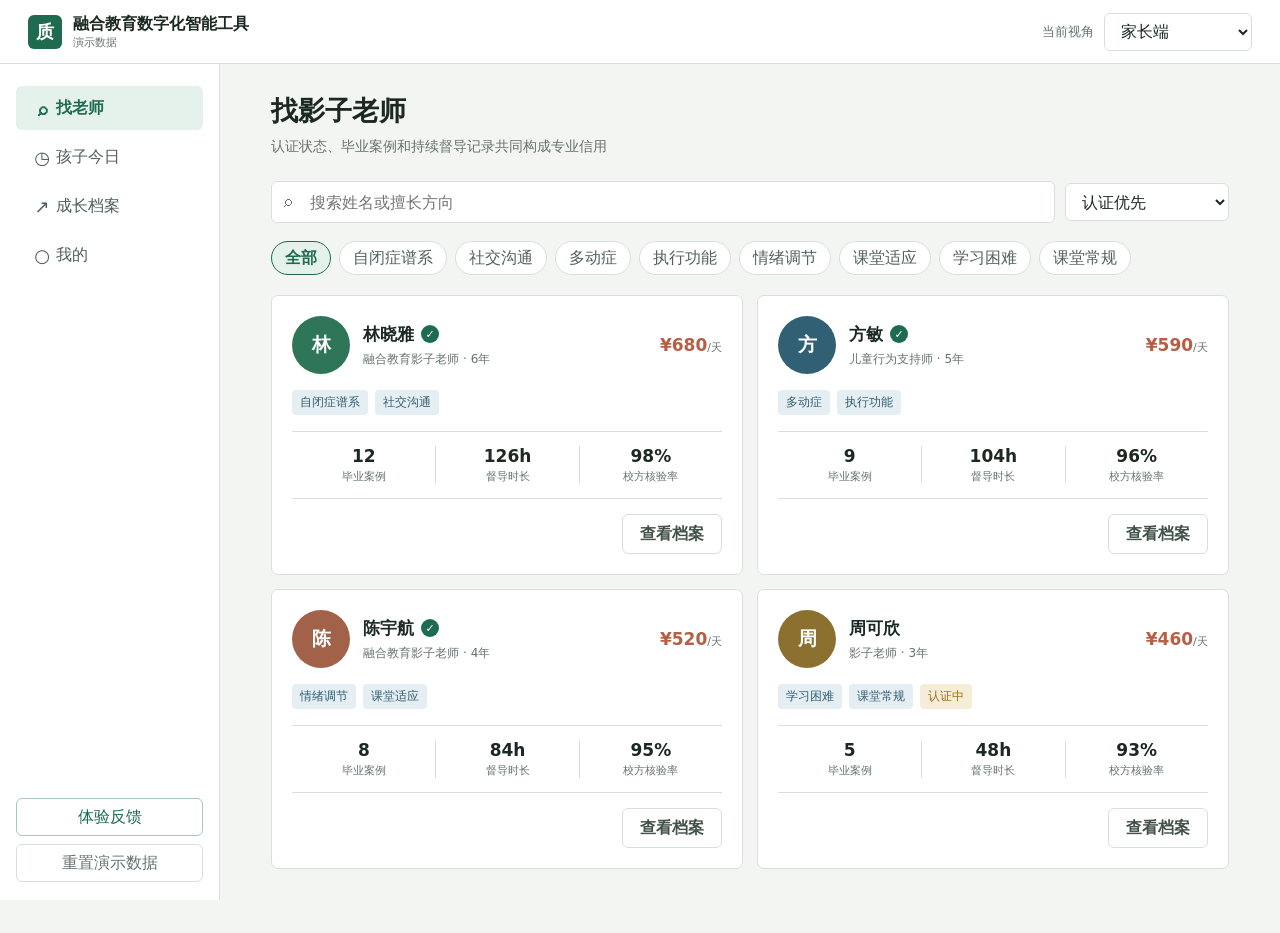
==== standalone.html @ 8c78a34c "同步影子老师演示最新版：老师端学期课表表格化/每日课程改名/按月干预计划/三类分色课后总结，新增AI督导架构规划文档与standalone单文件版" ====
<!doctype html>
<html lang="zh-CN">
  <head>
    <meta charset="UTF-8" />
    <meta name="viewport" content="width=device-width, initial-scale=1.0" />
    <meta name="theme-color" content="#1f6b4f" />
    <title>融合教育数字化智能工具</title>
    <link rel="icon" href="data:," />
    <style>:root {
  color-scheme: light;
  --ink: #1c2822;
  --muted: #66736c;
  --line: #d9dfda;
  --surface: #ffffff;
  --canvas: #f2f5f1;
  --green: #1f6b4f;
  --green-soft: #e5f1eb;
  --blue: #315f73;
  --blue-soft: #e5eef2;
  --coral: #b85e45;
  --coral-soft: #f7e9e4;
  --red: #b23b32;
  --red-soft: #f7e1df;
  --amber: #9b6c18;
  --amber-soft: #f6edd9;
  --shadow: 0 8px 24px rgba(24, 39, 31, 0.08);
  font-family: "Microsoft YaHei", "PingFang SC", system-ui, sans-serif;
}

* {
  box-sizing: border-box;
}

body {
  margin: 0;
  min-width: 320px;
  min-height: 100vh;
  color: var(--ink);
  background: var(--canvas);
}

button,
input,
select,
textarea {
  font: inherit;
  letter-spacing: 0;
}

button,
select {
  cursor: pointer;
}

button:focus-visible,
input:focus-visible,
select:focus-visible,
textarea:focus-visible {
  outline: 3px solid rgba(49, 95, 115, 0.28);
  outline-offset: 2px;
}

.shell {
  min-height: 100vh;
}

.topbar {
  position: sticky;
  top: 0;
  z-index: 20;
  display: flex;
  align-items: center;
  justify-content: space-between;
  gap: 16px;
  height: 64px;
  padding: 0 28px;
  border-bottom: 1px solid var(--line);
  background: rgba(255, 255, 255, 0.96);
}

.brand {
  display: flex;
  flex: 1 1 auto;
  align-items: center;
  gap: 11px;
  min-width: 0;
  overflow: hidden;
}

.brand-mark {
  display: grid;
  flex: 0 0 auto;
  width: 34px;
  height: 34px;
  place-items: center;
  border-radius: 6px;
  color: white;
  background: var(--green);
  font-size: 18px;
  font-weight: 800;
}

.brand strong {
  display: block;
  overflow: hidden;
  font-size: 16px;
  text-overflow: ellipsis;
  white-space: nowrap;
}

.brand small {
  display: block;
  color: var(--muted);
  font-size: 11px;
}

.role-control {
  display: flex;
  flex: 0 0 auto;
  align-items: center;
  gap: 10px;
  min-width: 0;
}

.role-control label {
  color: var(--muted);
  font-size: 13px;
}

.select,
.input,
.textarea {
  border: 1px solid var(--line);
  border-radius: 6px;
  color: var(--ink);
  background: var(--surface);
}

.select {
  height: 38px;
  padding: 0 34px 0 12px;
}

.input {
  width: 100%;
  height: 42px;
  padding: 0 12px;
}

.textarea {
  width: 100%;
  min-height: 96px;
  padding: 11px 12px;
  resize: vertical;
}

.layout {
  display: grid;
  grid-template-columns: 220px minmax(0, 1fr);
  min-height: calc(100vh - 64px);
}

.sidebar {
  position: sticky;
  top: 64px;
  align-self: start;
  height: calc(100vh - 64px);
  padding: 22px 16px;
  border-right: 1px solid var(--line);
  background: var(--surface);
}

.nav-list {
  display: grid;
  gap: 5px;
}

.nav-item {
  display: flex;
  align-items: center;
  width: 100%;
  min-height: 44px;
  padding: 0 12px;
  border: 0;
  border-radius: 6px;
  color: #4f5e56;
  background: transparent;
  text-align: left;
}

.nav-item:hover {
  background: #f2f5f1;
}

.nav-item.active {
  color: var(--green);
  background: var(--green-soft);
  font-weight: 700;
}

.nav-icon {
  display: inline-grid;
  width: 28px;
  font-size: 18px;
  place-items: center;
}

.sidebar-footer {
  position: absolute;
  right: 16px;
  bottom: 18px;
  left: 16px;
  display: grid;
  gap: 8px;
}

.reset-button,
.feedback-button {
  width: 100%;
  min-height: 38px;
  border: 1px solid var(--line);
  border-radius: 6px;
  color: var(--muted);
  background: var(--surface);
}

.feedback-button {
  border-color: #a8c8b8;
  color: var(--green);
}

.main {
  min-width: 0;
  padding: 30px clamp(20px, 4vw, 56px) 64px;
}

.content {
  width: min(1120px, 100%);
  margin: 0 auto;
}

.page-header {
  display: flex;
  align-items: flex-end;
  justify-content: space-between;
  gap: 18px;
  margin-bottom: 24px;
}

.page-header h1 {
  margin: 0 0 7px;
  font-size: 27px;
  line-height: 1.25;
}

.page-header p {
  margin: 0;
  color: var(--muted);
  font-size: 14px;
  line-height: 1.6;
}

.toolbar {
  display: flex;
  align-items: center;
  gap: 10px;
  margin-bottom: 18px;
}

.search {
  position: relative;
  flex: 1 1 300px;
}

.search .input {
  padding-left: 38px;
}

.search-icon {
  position: absolute;
  top: 10px;
  left: 13px;
  color: var(--muted);
}

.filter-row {
  display: flex;
  gap: 8px;
  margin: 0 0 20px;
  overflow-x: auto;
  scrollbar-width: none;
}

.chip {
  flex: 0 0 auto;
  min-height: 34px;
  padding: 0 13px;
  border: 1px solid var(--line);
  border-radius: 999px;
  color: #526159;
  background: var(--surface);
}

.chip.active {
  border-color: var(--green);
  color: var(--green);
  background: var(--green-soft);
  font-weight: 700;
}

.teacher-grid {
  display: grid;
  grid-template-columns: repeat(2, minmax(0, 1fr));
  gap: 14px;
}

.teacher-card,
.list-card,
.timeline-item,
.case-card,
.metric,
.action-card {
  border: 1px solid var(--line);
  border-radius: 7px;
  background: var(--surface);
}

.teacher-card {
  position: relative;
  padding: 20px;
  transition: transform 160ms ease, box-shadow 160ms ease;
}

.teacher-card:hover {
  box-shadow: var(--shadow);
  transform: translateY(-2px);
}

.teacher-card-top {
  display: grid;
  grid-template-columns: 58px minmax(0, 1fr) auto;
  gap: 13px;
  align-items: center;
}

.avatar {
  display: grid;
  width: 58px;
  height: 58px;
  place-items: center;
  border-radius: 50%;
  color: white;
  background: var(--avatar, var(--green));
  font-size: 19px;
  font-weight: 800;
}

.teacher-name {
  display: flex;
  align-items: center;
  gap: 7px;
  min-width: 0;
}

.teacher-name h2,
.teacher-name h3 {
  margin: 0;
  overflow: hidden;
  font-size: 17px;
  text-overflow: ellipsis;
  white-space: nowrap;
}

.verified {
  display: inline-flex;
  align-items: center;
  justify-content: center;
  width: 18px;
  height: 18px;
  border-radius: 50%;
  color: white;
  background: var(--green);
  font-size: 11px;
  font-weight: 800;
}

.teacher-subtitle {
  margin-top: 5px;
  color: var(--muted);
  font-size: 12px;
}

.price {
  color: var(--coral);
  font-size: 17px;
  font-weight: 800;
  white-space: nowrap;
}

.price small {
  color: var(--muted);
  font-size: 11px;
  font-weight: 400;
}

.tags {
  display: flex;
  flex-wrap: wrap;
  gap: 7px;
  margin: 16px 0;
}

.tag,
.status {
  display: inline-flex;
  align-items: center;
  min-height: 25px;
  padding: 2px 8px;
  border-radius: 4px;
  font-size: 12px;
  line-height: 1.4;
}

.tag {
  color: var(--blue);
  background: var(--blue-soft);
}

.status.green {
  color: var(--green);
  background: var(--green-soft);
}

.status.amber {
  color: var(--amber);
  background: var(--amber-soft);
}

.status.coral {
  color: var(--coral);
  background: var(--coral-soft);
}

.status.blue {
  color: var(--blue);
  background: var(--blue-soft);
}

.card-stats {
  display: grid;
  grid-template-columns: repeat(3, 1fr);
  padding: 14px 0;
  border-top: 1px solid var(--line);
  border-bottom: 1px solid var(--line);
}

.card-stat {
  padding: 0 10px;
  text-align: center;
}

.card-stat + .card-stat {
  border-left: 1px solid var(--line);
}

.card-stat strong {
  display: block;
  font-size: 17px;
}

.card-stat span {
  display: block;
  margin-top: 3px;
  color: var(--muted);
  font-size: 11px;
}

.card-actions {
  display: flex;
  justify-content: flex-end;
  margin-top: 15px;
}

.button {
  display: inline-flex;
  align-items: center;
  justify-content: center;
  min-height: 40px;
  padding: 0 17px;
  border: 1px solid transparent;
  border-radius: 6px;
  font-weight: 700;
}

.button.primary {
  color: white;
  background: var(--green);
}

.button.primary:hover {
  background: #18563f;
}

.button.secondary {
  border-color: var(--green);
  color: var(--green);
  background: white;
}

.button.ghost {
  border-color: var(--line);
  color: #425149;
  background: white;
}

.button.danger {
  border-color: #d8a99b;
  color: var(--coral);
  background: white;
}

.button:disabled {
  cursor: default;
  opacity: 0.55;
}

.back-button {
  display: inline-flex;
  align-items: center;
  gap: 7px;
  margin-bottom: 18px;
  padding: 0;
  border: 0;
  color: var(--muted);
  background: transparent;
}

.profile-head {
  display: grid;
  grid-template-columns: 84px minmax(0, 1fr) auto;
  gap: 20px;
  align-items: center;
  padding-bottom: 25px;
  border-bottom: 1px solid var(--line);
}

.profile-head .avatar {
  width: 84px;
  height: 84px;
  font-size: 25px;
}

.profile-head h1 {
  margin: 0;
  font-size: 26px;
}

.profile-copy {
  margin: 10px 0 0;
  max-width: 720px;
  color: var(--muted);
  font-size: 14px;
  line-height: 1.75;
}

.section {
  padding: 26px 0;
  border-bottom: 1px solid var(--line);
}

.section:last-child {
  border-bottom: 0;
}

.section-title {
  display: flex;
  align-items: center;
  justify-content: space-between;
  gap: 12px;
  margin-bottom: 16px;
}

.section-title h2 {
  margin: 0;
  font-size: 18px;
}

.section-title span {
  color: var(--muted);
  font-size: 13px;
}

.metrics {
  display: grid;
  grid-template-columns: repeat(4, 1fr);
  gap: 12px;
}

.metric {
  padding: 17px;
}

.metric strong {
  display: block;
  margin-bottom: 5px;
  font-size: 23px;
}

.metric span {
  color: var(--muted);
  font-size: 12px;
}

.case-grid {
  display: grid;
  grid-template-columns: repeat(3, 1fr);
  gap: 12px;
}

.case-card {
  padding: 17px;
}

.case-card h3 {
  margin: 0 0 9px;
  font-size: 15px;
}

.case-card p {
  margin: 10px 0 0;
  color: var(--muted);
  font-size: 13px;
  line-height: 1.6;
}

.notice {
  padding: 14px 16px;
  border-left: 4px solid var(--blue);
  border-radius: 4px;
  color: #3e535c;
  background: var(--blue-soft);
  font-size: 13px;
  line-height: 1.6;
}

.summary-grid {
  display: grid;
  grid-template-columns: repeat(4, 1fr);
  gap: 12px;
  margin-bottom: 22px;
}

.summary {
  padding: 17px 18px;
  border-left: 4px solid var(--accent, var(--green));
  border-radius: 4px;
  background: var(--surface);
}

.summary span {
  display: block;
  color: var(--muted);
  font-size: 12px;
}

.summary strong {
  display: block;
  margin-top: 8px;
  font-size: 24px;
}

.list {
  display: grid;
  gap: 10px;
}

.list-card {
  display: grid;
  grid-template-columns: minmax(0, 1fr) auto;
  gap: 18px;
  align-items: center;
  min-height: 84px;
  padding: 16px 18px;
}

.list-card h3 {
  margin: 0 0 6px;
  font-size: 15px;
}

.list-card p {
  margin: 0;
  color: var(--muted);
  font-size: 13px;
  line-height: 1.55;
  overflow-wrap: anywhere;
}

.list-card-meta {
  display: flex;
  align-items: center;
  gap: 8px;
  margin-bottom: 6px;
  color: var(--muted);
  font-size: 12px;
}

.list-actions {
  display: flex;
  flex-wrap: wrap;
  gap: 8px;
  justify-content: flex-end;
  align-items: center;
}

.rename-note {
  color: var(--muted);
  font-size: 12px;
}

.summary-detail {
  display: grid;
  gap: 10px;
}

.summary-item {
  padding: 12px 14px;
  border-radius: 6px;
}

.summary-item.progress {
  border-left: 4px solid var(--green);
  background: var(--green-soft);
}

.summary-item.serious {
  border-left: 4px solid var(--red);
  background: var(--red-soft);
}

.summary-cat {
  color: #36443c;
  font-size: 13px;
  font-weight: 800;
}

.summary-text {
  margin: 5px 0 0;
  color: #46554d;
  font-size: 13px;
  line-height: 1.65;
}

.summary-lines {
  display: grid;
  gap: 6px;
  margin-top: 8px;
}

.summary-line {
  display: flex;
  gap: 8px;
  align-items: flex-start;
  color: #46554d;
  font-size: 13px;
  line-height: 1.55;
}

.summary-line .dot {
  flex: 0 0 auto;
  width: 8px;
  height: 8px;
  margin-top: 6px;
  border-radius: 50%;
}

.summary-line.progress .dot {
  background: var(--green);
}

.summary-line.serious .dot {
  background: var(--red);
}

.summary-line .cat {
  flex: 0 0 auto;
  color: #36443c;
  font-weight: 800;
  white-space: nowrap;
}

.summary-empty {
  color: var(--muted);
  font-size: 13px;
}

.review-subject {
  margin-bottom: 14px;
  color: var(--blue);
  font-weight: 800;
}

.summary-field {
  padding: 12px;
  border: 1px solid var(--line);
  border-radius: 6px;
  background: #fafbfa;
}

.summary-field-head {
  display: flex;
  flex-wrap: wrap;
  gap: 10px;
  align-items: center;
  justify-content: space-between;
  margin-bottom: 9px;
}

.timetable-wrap {
  overflow-x: auto;
  border: 1px solid var(--line);
  border-radius: 7px;
  background: var(--surface);
}

.timetable {
  width: 100%;
  min-width: 660px;
  border-collapse: collapse;
}

.timetable th,
.timetable td {
  padding: 11px 9px;
  border: 1px solid var(--line);
  text-align: center;
  font-size: 13px;
}

.timetable th {
  color: #425149;
  background: #f3f6f3;
  font-weight: 800;
}

.timetable td.time {
  color: var(--muted);
  font-size: 12px;
  white-space: nowrap;
}

.timetable td.subject {
  color: var(--ink);
}

.table-foot {
  margin: 14px 2px 0;
  color: var(--muted);
  font-size: 12px;
}

.plan-list {
  display: grid;
  gap: 12px;
}

.plan-card {
  display: grid;
  grid-template-columns: minmax(0, 1fr) auto;
  gap: 16px;
  align-items: center;
  padding: 18px;
  border: 1px solid var(--line);
  border-radius: 7px;
  background: var(--surface);
}

.plan-meta {
  display: flex;
  flex-wrap: wrap;
  gap: 8px;
  align-items: center;
}

.plan-months {
  color: var(--blue);
  font-size: 15px;
  font-weight: 800;
}

.plan-focus {
  margin: 9px 0 6px;
  font-size: 16px;
  font-weight: 800;
}

.plan-card p {
  margin: 0;
  color: var(--muted);
  font-size: 13px;
  line-height: 1.65;
}

.timeline {
  position: relative;
  display: grid;
  gap: 14px;
  padding-left: 32px;
}

.timeline::before {
  position: absolute;
  top: 10px;
  bottom: 10px;
  left: 10px;
  width: 2px;
  content: "";
  background: var(--line);
}

.timeline-item {
  position: relative;
  padding: 18px;
}

.timeline-item::before {
  position: absolute;
  top: 23px;
  left: -28px;
  width: 12px;
  height: 12px;
  border: 3px solid var(--canvas);
  border-radius: 50%;
  content: "";
  background: var(--green);
}

.timeline-head {
  display: flex;
  align-items: center;
  justify-content: space-between;
  gap: 12px;
}

.timeline-time {
  color: var(--blue);
  font-size: 13px;
  font-weight: 800;
}

.timeline-item h3 {
  margin: 9px 0 8px;
  font-size: 16px;
}

.timeline-item p {
  margin: 0;
  color: #4e5d55;
  font-size: 14px;
  line-height: 1.7;
}

.evidence {
  display: grid;
  grid-template-columns: 180px minmax(0, 1fr);
  gap: 14px;
  margin-top: 14px;
  padding-top: 14px;
  border-top: 1px solid var(--line);
}

.evidence img {
  width: 180px;
  aspect-ratio: 12 / 7;
  border-radius: 5px;
  object-fit: cover;
  background: #e7ece8;
}

.comment {
  padding: 12px 14px;
  border-radius: 5px;
  color: #3e535c;
  background: var(--blue-soft);
  font-size: 13px;
  line-height: 1.6;
}

.chart {
  display: grid;
  gap: 15px;
}

.bar-row {
  display: grid;
  grid-template-columns: 90px minmax(100px, 1fr) 45px;
  gap: 12px;
  align-items: center;
  font-size: 13px;
}

.bar-track {
  height: 9px;
  overflow: hidden;
  border-radius: 5px;
  background: #e4e8e4;
}

.bar-fill {
  height: 100%;
  border-radius: 5px;
  background: var(--green);
}

.assessment-grid {
  display: grid;
  grid-template-columns: 1fr 1fr;
  gap: 24px;
}

.assessment-copy h3 {
  margin: 0 0 10px;
  font-size: 16px;
}

.assessment-copy p {
  margin: 0;
  color: var(--muted);
  font-size: 14px;
  line-height: 1.75;
}

.steps {
  display: grid;
  grid-template-columns: repeat(4, 1fr);
  gap: 8px;
  margin: 18px 0;
}

.step {
  position: relative;
  min-height: 84px;
  padding: 13px 12px;
  border: 1px solid var(--line);
  border-radius: 6px;
  background: var(--surface);
}

.step-number {
  display: grid;
  width: 24px;
  height: 24px;
  margin-bottom: 9px;
  place-items: center;
  border-radius: 50%;
  color: var(--muted);
  background: #edf0ed;
  font-size: 12px;
  font-weight: 800;
}

.step.done {
  border-color: #b7d2c4;
  background: #f5faf7;
}

.step.done .step-number,
.step.current .step-number {
  color: white;
  background: var(--green);
}

.step.current {
  border-color: var(--green);
}

.step strong {
  display: block;
  font-size: 13px;
}

.step small {
  display: block;
  margin-top: 4px;
  color: var(--muted);
  font-size: 11px;
}

.empty {
  padding: 50px 20px;
  border: 1px dashed #cbd3cc;
  border-radius: 7px;
  color: var(--muted);
  background: rgba(255, 255, 255, 0.45);
  text-align: center;
}

.empty-mark {
  display: grid;
  width: 48px;
  height: 48px;
  margin: 0 auto 13px;
  place-items: center;
  border-radius: 50%;
  color: var(--green);
  background: var(--green-soft);
  font-size: 24px;
}

.modal-backdrop {
  position: fixed;
  z-index: 50;
  inset: 0;
  display: grid;
  padding: 20px;
  place-items: center;
  background: rgba(19, 29, 24, 0.48);
}

.modal {
  width: min(560px, 100%);
  max-height: min(760px, calc(100vh - 40px));
  overflow-y: auto;
  border-radius: 7px;
  background: white;
  box-shadow: 0 24px 70px rgba(18, 29, 23, 0.24);
}

.modal-head {
  position: sticky;
  top: 0;
  z-index: 1;
  display: flex;
  align-items: center;
  justify-content: space-between;
  gap: 16px;
  padding: 18px 20px;
  border-bottom: 1px solid var(--line);
  background: white;
}

.modal-head h2 {
  margin: 0;
  font-size: 18px;
}

.icon-button {
  display: grid;
  width: 36px;
  height: 36px;
  padding: 0;
  place-items: center;
  border: 1px solid var(--line);
  border-radius: 6px;
  color: var(--muted);
  background: white;
  font-size: 20px;
}

.modal-body {
  padding: 20px;
}

.modal-actions {
  display: flex;
  justify-content: flex-end;
  gap: 10px;
  padding: 16px 20px;
  border-top: 1px solid var(--line);
}

.form-grid {
  display: grid;
  grid-template-columns: 1fr 1fr;
  gap: 15px;
}

.field {
  display: grid;
  gap: 7px;
}

.field.full {
  grid-column: 1 / -1;
}

.field label,
.fieldset legend {
  color: #425149;
  font-size: 13px;
  font-weight: 700;
}

.fieldset {
  display: grid;
  gap: 9px;
  margin: 0;
  padding: 0;
  border: 0;
}

.radio-row {
  display: flex;
  flex-wrap: wrap;
  gap: 10px;
}

.radio {
  display: flex;
  align-items: center;
  gap: 7px;
  min-height: 38px;
  padding: 0 12px;
  border: 1px solid var(--line);
  border-radius: 6px;
  background: white;
}

.upload-mock {
  display: grid;
  min-height: 92px;
  padding: 14px;
  place-items: center;
  border: 1px dashed #bfc9c1;
  border-radius: 6px;
  color: var(--muted);
  background: #fafbfa;
  text-align: center;
  font-size: 12px;
}

.toast {
  position: fixed;
  z-index: 80;
  right: 24px;
  bottom: 24px;
  max-width: min(360px, calc(100vw - 48px));
  padding: 13px 16px;
  border-radius: 6px;
  color: white;
  background: #253b31;
  box-shadow: var(--shadow);
  font-size: 13px;
  line-height: 1.5;
}

.mobile-nav {
  display: none;
}

.feedback-fab {
  display: none;
}

@media (max-width: 900px) {
  .layout {
    grid-template-columns: 180px minmax(0, 1fr);
  }

  .teacher-grid,
  .assessment-grid {
    grid-template-columns: 1fr;
  }

  .metrics,
  .summary-grid {
    grid-template-columns: repeat(2, 1fr);
  }

  .case-grid {
    grid-template-columns: 1fr 1fr;
  }
}

@media (max-width: 680px) {
  .topbar {
    height: 58px;
    padding: 0 14px;
  }

  .brand-mark {
    width: 32px;
    height: 32px;
  }

  .brand strong {
    max-width: 100%;
    font-size: 14px;
  }

  .brand {
    max-width: calc(100% - 130px);
  }

  .brand small,
  .role-control label {
    display: none;
  }

  .select {
    width: 116px;
    max-width: 116px;
    height: 36px;
    padding-left: 9px;
    font-size: 13px;
  }

  .layout {
    display: block;
    min-height: calc(100vh - 58px);
  }

  .sidebar {
    display: none;
  }

  .main {
    padding: 22px 14px 92px;
  }

  .page-header {
    display: block;
    margin-bottom: 18px;
  }

  .page-header h1 {
    font-size: 23px;
  }

  .page-header .button {
    width: 100%;
    margin-top: 14px;
  }

  .toolbar {
    align-items: stretch;
    flex-direction: column;
  }

  .search {
    flex-basis: auto;
  }

  .teacher-grid,
  .case-grid,
  .form-grid {
    grid-template-columns: 1fr;
  }

  .teacher-card {
    padding: 16px;
  }

  .teacher-card-top {
    grid-template-columns: 50px minmax(0, 1fr) auto;
  }

  .avatar {
    width: 50px;
    height: 50px;
  }

  .price {
    font-size: 15px;
  }

  .profile-head {
    grid-template-columns: 68px minmax(0, 1fr);
    gap: 14px;
  }

  .profile-head .avatar {
    width: 68px;
    height: 68px;
  }

  .profile-head .button {
    grid-column: 1 / -1;
    width: 100%;
  }

  .metrics,
  .summary-grid {
    grid-template-columns: 1fr 1fr;
    gap: 8px;
  }

  .metric,
  .summary {
    padding: 14px;
  }

  .list-card {
    display: block;
    padding: 15px;
  }

  .list-card .button {
    width: 100%;
    margin-top: 13px;
  }

  .list-actions {
    margin-top: 13px;
  }

  .list-actions .button {
    margin-top: 0;
  }

  .plan-card {
    display: block;
  }

  .evidence {
    grid-template-columns: 1fr;
  }

  .evidence img {
    width: 100%;
  }

  .bar-row {
    grid-template-columns: 74px minmax(80px, 1fr) 38px;
    gap: 8px;
  }

  .steps {
    grid-template-columns: 1fr 1fr;
  }

  .modal-backdrop {
    align-items: end;
    padding: 0;
  }

  .modal {
    width: 100%;
    max-height: calc(100vh - 34px);
    border-radius: 7px 7px 0 0;
  }

  .modal-actions .button {
    flex: 1;
  }

  .mobile-nav {
    position: fixed;
    z-index: 25;
    right: 0;
    bottom: 0;
    left: 0;
    display: grid;
    grid-template-columns: repeat(var(--nav-count), 1fr);
    min-height: 66px;
    padding: 5px 4px max(5px, env(safe-area-inset-bottom));
    border-top: 1px solid var(--line);
    background: rgba(255, 255, 255, 0.98);
  }

  .mobile-nav .nav-list {
    display: contents;
  }

  .mobile-nav .nav-item {
    display: grid;
    min-width: 0;
    min-height: 54px;
    padding: 4px 2px;
    place-items: center;
    font-size: 11px;
    text-align: center;
  }

  .mobile-nav .nav-icon {
    width: auto;
    font-size: 19px;
  }

  .feedback-fab {
    position: fixed;
    z-index: 26;
    right: 14px;
    bottom: 78px;
    display: grid;
    width: 44px;
    height: 44px;
    padding: 0;
    place-items: center;
    border: 1px solid #a8c8b8;
    border-radius: 50%;
    color: var(--green);
    background: white;
    box-shadow: var(--shadow);
    font-size: 20px;
  }

  .toast {
    right: 14px;
    bottom: 132px;
    left: 14px;
    max-width: none;
  }
}

@media (max-width: 390px) {
  .brand strong {
    font-size: 13px;
  }

  .card-stat {
    padding: 0 5px;
  }

  .steps {
    grid-template-columns: 1fr;
  }
}

@media (prefers-reduced-motion: reduce) {
  *,
  *::before,
  *::after {
    scroll-behavior: auto !important;
    transition: none !important;
  }
}
</style>
  </head>
  <body>
    <div id="app"></div>
    <script>const STORAGE_KEY = "shadowTeacherQualityDemoV2";
const EXPERIENCE_FEEDBACK_KEY = "shadowTeacherExperienceFeedbackV1";

const DEFAULT_STATE = {
  teachers: [
    {
      id: "lin-xiaoya",
      name: "林晓雅",
      initials: "林",
      color: "#2f7659",
      certified: true,
      title: "融合教育影子老师 · 6年",
      tags: ["自闭症谱系", "社交沟通"],
      price: 680,
      graduationCount: 12,
      supervisionHours: 126,
      verifyRate: 98,
      description: "关注课堂参与、同伴互动和支持逐步撤离。服务计划会与家庭、学校和督导共同复盘。",
      cases: [
        { type: "自闭症谱系", duration: "14个月", result: "完全独立", note: "已连续两个学期独立完成课堂与课间活动。" },
        { type: "社交沟通困难", duration: "9个月", result: "降级过渡", note: "由全日陪伴过渡为每周两次重点课程支持。" },
        { type: "注意力困难", duration: "11个月", result: "阶段性毕业", note: "低年级课堂目标达成，升学后重新评估支持需求。" }
      ]
    },
    {
      id: "fang-min",
      name: "方敏",
      initials: "方",
      color: "#315f73",
      certified: true,
      title: "儿童行为支持师 · 5年",
      tags: ["多动症", "执行功能"],
      price: 590,
      graduationCount: 9,
      supervisionHours: 104,
      verifyRate: 96,
      description: "擅长任务拆分、课堂规则建立与执行功能支持，强调可量化目标和跨场景迁移。",
      cases: [
        { type: "多动症", duration: "10个月", result: "完全独立", note: "可独立使用任务清单并完成课堂转换。" },
        { type: "执行功能困难", duration: "8个月", result: "降级过渡", note: "撤除主要视觉提示，仅保留周计划复盘。" }
      ]
    },
    {
      id: "chen-yuhang",
      name: "陈宇航",
      initials: "陈",
      color: "#a26149",
      certified: true,
      title: "融合教育影子老师 · 4年",
      tags: ["情绪调节", "课堂适应"],
      price: 520,
      graduationCount: 8,
      supervisionHours: 84,
      verifyRate: 95,
      description: "以情绪识别、课堂转换和主动求助为重点，重视与班主任共同制定支持策略。",
      cases: [
        { type: "情绪行为困难", duration: "12个月", result: "降级过渡", note: "高压力课程保留支持，其余课程已独立。" },
        { type: "课堂适应困难", duration: "7个月", result: "阶段性毕业", note: "本学期适应目标达成，下一阶段继续观察。" }
      ]
    },
    {
      id: "zhou-kexin",
      name: "周可欣",
      initials: "周",
      color: "#8b702f",
      certified: false,
      title: "影子老师 · 3年",
      tags: ["学习困难", "课堂常规"],
      price: 460,
      graduationCount: 5,
      supervisionHours: 48,
      verifyRate: 93,
      description: "侧重低年级课堂常规和学习任务支持，当前正在完成平台进阶认证。",
      cases: [
        { type: "学习困难", duration: "15个月", result: "阶段性毕业", note: "识字与作业组织目标达成。" }
      ]
    }
  ],
  child: {
    alias: "小宇",
    grade: "小学三年级",
    teacherId: "lin-xiaoya",
    monthlyProgress: [
      { label: "课堂参与", value: 82, delta: "+9" },
      { label: "独立完成", value: 74, delta: "+12" },
      { label: "同伴互动", value: 68, delta: "+6" },
      { label: "情绪调节", value: 79, delta: "+4" }
    ]
  },
  timetable: {
    term: "2026-2027学年第一学期",
    updatedAt: "2026-09-01",
    days: ["周一", "周二", "周三", "周四", "周五"],
    rows: [
      { time: "08:10-08:50", subjects: ["晨间准备", "晨间准备", "晨间准备", "晨间准备", "晨间准备"] },
      { time: "09:00-09:40", subjects: ["语文", "数学", "语文", "数学", "语文"] },
      { time: "10:20-11:00", subjects: ["数学", "语文", "数学", "语文", "数学"] },
      { time: "11:10-11:50", subjects: ["英语", "体育", "英语", "体育", "英语"] },
      { time: "14:00-14:40", subjects: ["综合实践", "英语", "体育", "综合实践", "体育"] },
      { time: "14:50-15:30", subjects: ["体育", "综合实践", "班会", "英语", "综合实践"] }
    ]
  },
  interventionPlan: {
    term: "2026-2027学年第一学期",
    updatedAt: "2026-09-01",
    items: [
      { id: "sep-oct", months: "9月-10月", focus: "社交问题", goal: "提升同伴互动与轮流等待，减少课堂抢拿行为，每周两次同伴合作活动。", status: "进行中" },
      { id: "nov-dec", months: "11月-12月", focus: "课堂问题", goal: "稳定课堂参与，逐步撤除全程口头提示，在语文与综合实践课试行远距离支持。", status: "待开始" }
    ]
  },
  lessons: [
    {
      id: "morning",
      time: "08:10",
      subject: "晨间准备",
      originalSubject: "晨间准备",
      subjectNote: "",
      status: "verified",
      summary: [
        { category: "社交情况", tone: "progress", text: "主动与同桌打招呼，等待老师安排时没有催促。" },
        { category: "学习习惯", tone: "progress", text: "按视觉清单完成书包整理，第二项需要一次手势提示，随后独立进入教室。" },
        { category: "情绪控制", tone: "progress", text: "进入教室情绪平稳，未出现抗拒或退缩。" }
      ],
      strategy: "先等待5秒，再使用最小手势提示。",
      media: "[data-uri]",
      schoolTeacher: "王老师",
      schoolComment: "记录属实。今天进入教室比上周更从容。",
      updatedAt: "08:42"
    },
    {
      id: "chinese",
      time: "10:20",
      subject: "语文课",
      originalSubject: "语文课",
      subjectNote: "",
      status: "verified",
      summary: [
        { category: "社交情况", tone: "progress", text: "主动举手回答1次，小组合读时能轮流等待发言。" },
        { category: "学习习惯", tone: "progress", text: "小组朗读持续参与12分钟，中途自行使用暂停卡1次。" },
        { category: "情绪控制", tone: "serious", text: "分组变化时出现一次烦躁，短暂离座，经口头提示后回到座位。" }
      ],
      strategy: "将朗读任务分成两段，完成第一段后给出同伴强化。",
      media: "[data-uri]",
      schoolTeacher: "张老师",
      schoolComment: "属实。暂停后能回到任务，恢复速度有进步。",
      updatedAt: "11:06"
    },
    {
      id: "activity",
      time: "14:00",
      subject: "综合实践",
      originalSubject: "综合实践",
      subjectNote: "",
      status: "pending",
      summary: [
        { category: "社交情况", tone: "serious", text: "与同伴共同完成材料分类时出现一次抢拿，经口头提示后归还并等待轮次。" },
        { category: "学习习惯", tone: "progress", text: "能按步骤完成分类任务，保持专注约18分钟。" },
        { category: "情绪控制", tone: "progress", text: "轮候等待期间情绪平稳，能接受同伴先完成。" }
      ],
      strategy: "使用轮次卡，并在等待成功后立即给予具体表扬。",
      media: "[data-uri]",
      schoolTeacher: "王老师",
      schoolComment: "",
      updatedAt: "14:48"
    },
    {
      id: "math",
      time: "15:05",
      subject: "数学课",
      originalSubject: "数学课",
      subjectNote: "",
      status: "draft",
      summary: [
        { category: "社交情况", tone: "progress", text: "" },
        { category: "学习习惯", tone: "progress", text: "" },
        { category: "情绪控制", tone: "progress", text: "" }
      ],
      strategy: "",
      media: "[data-uri]",
      schoolTeacher: "李老师",
      schoolComment: "",
      updatedAt: ""
    }
  ],
  graduation: {
    childAlias: "小宇",
    teacherId: "lin-xiaoya",
    result: "降级过渡",
    status: 0,
    counted: false,
    notes: {}
  },
  consultedTeacherIds: []
};

const roleConfig = {
  parent: {
    label: "家长端",
    name: "小宇家长",
    defaultPage: "market",
    nav: [
      { id: "market", label: "找老师", icon: "⌕" },
      { id: "today", label: "孩子今日", icon: "◷" },
      { id: "growth", label: "成长档案", icon: "↗" },
      { id: "profile", label: "我的", icon: "○" }
    ]
  },
  shadow: {
    label: "影子老师端",
    name: "林晓雅",
    defaultPage: "schedule",
    nav: [
      { id: "schedule", label: "今日课表", icon: "▦" },
      { id: "timetable", label: "学期课表", icon: "▤" },
      { id: "plan", label: "学期计划", icon: "◈" },
      { id: "children", label: "服务儿童", icon: "◎" },
      { id: "credit", label: "专业信用", icon: "◇" },
      { id: "supervision", label: "在线督导", icon: "◉" }
    ]
  },
  school: {
    label: "校内老师端",
    name: "王老师",
    defaultPage: "review",
    nav: [
      { id: "review", label: "待我确认", icon: "✓" },
      { id: "history", label: "确认记录", icon: "≡" }
    ]
  },
  specialist: {
    label: "专业审核端",
    name: "平台督导",
    defaultPage: "dashboard",
    nav: [
      { id: "dashboard", label: "工作台", icon: "▦" },
      { id: "certification", label: "认证审核", icon: "◇" },
      { id: "graduation", label: "毕业认证", icon: "✓" },
      { id: "exceptions", label: "异常记录", icon: "!" }
    ]
  }
};

let state = loadState();
let experienceFeedback = loadExperienceFeedback();
let ui = {
  role: "parent",
  page: "market",
  teacherId: null,
  filter: "全部",
  query: "",
  sort: "recommend",
  modal: null,
  toast: ""
};

const initialParams = new URLSearchParams(window.location.search);
const initialRole = initialParams.get("role");
const initialPage = initialParams.get("page");
if (initialRole && roleConfig[initialRole]) {
  ui.role = initialRole;
  ui.page = roleConfig[initialRole].nav.some((item) => item.id === initialPage)
    ? initialPage
    : roleConfig[initialRole].defaultPage;
}
let toastTimer;

function clone(value) {
  return JSON.parse(JSON.stringify(value));
}

function loadState() {
  try {
    const stored = localStorage.getItem(STORAGE_KEY);
    return stored ? JSON.parse(stored) : clone(DEFAULT_STATE);
  } catch {
    return clone(DEFAULT_STATE);
  }
}

function persist() {
  localStorage.setItem(STORAGE_KEY, JSON.stringify(state));
}

function loadExperienceFeedback() {
  try {
    const stored = localStorage.getItem(EXPERIENCE_FEEDBACK_KEY);
    return stored ? JSON.parse(stored) : [];
  } catch {
    return [];
  }
}

function persistExperienceFeedback() {
  localStorage.setItem(EXPERIENCE_FEEDBACK_KEY, JSON.stringify(experienceFeedback));
}

function escapeHtml(value = "") {
  return String(value)
    .replaceAll("&", "&amp;")
    .replaceAll("<", "&lt;")
    .replaceAll(">", "&gt;")
    .replaceAll('"', "&quot;")
    .replaceAll("'", "&#039;");
}

function statusLabel(status) {
  return {
    draft: ["待填写", "amber"],
    pending: ["待校方确认", "amber"],
    verified: ["校方已确认", "green"],
    correction: ["需修正", "coral"]
  }[status] || [status, "amber"];
}

function graduationLabel(status) {
  return ["待提名", "待心理观察", "待督导审核", "待家长确认", "已完成"][status];
}

function saveAndRender(message) {
  persist();
  render();
  if (message) showToast(message);
}

function showToast(message) {
  ui.toast = message;
  clearTimeout(toastTimer);
  render();
  toastTimer = setTimeout(() => {
    ui.toast = "";
    render();
  }, 2600);
}

function render() {
  const role = roleConfig[ui.role];
  const app = document.querySelector("#app");
  app.innerHTML = `
    <div class="shell">
      <header class="topbar">
        <div class="brand">
          <span class="brand-mark">质</span>
          <span>
            <strong>融合教育数字化智能工具</strong>
            <small>演示数据</small>
          </span>
        </div>
        <div class="role-control">
          <label for="role-select">当前视角</label>
          <select id="role-select" class="select" aria-label="切换演示角色">
            ${Object.entries(roleConfig).map(([id, config]) => `<option value="${id}" ${id === ui.role ? "selected" : ""}>${config.label}</option>`).join("")}
          </select>
        </div>
      </header>
      <div class="layout">
        <aside class="sidebar">
          ${renderNav(role.nav)}
          <div class="sidebar-footer">
            <button class="feedback-button" type="button" data-experience-feedback>体验反馈${experienceFeedback.length ? ` · ${experienceFeedback.length}` : ""}</button>
            <button class="reset-button" type="button" data-reset>重置演示数据</button>
          </div>
        </aside>
        <main class="main">
          <div class="content">${renderPage()}</div>
        </main>
      </div>
      <nav class="mobile-nav" style="--nav-count:${role.nav.length}" aria-label="主导航">
        ${renderNav(role.nav)}
      </nav>
      <button class="feedback-fab" type="button" data-experience-feedback aria-label="提交体验反馈" title="提交体验反馈">✎</button>
      ${renderModal()}
      ${ui.toast ? `<div class="toast" role="status">${escapeHtml(ui.toast)}</div>` : ""}
    </div>
  `;
}

function renderNav(items) {
  return `<div class="nav-list">${items.map((item) => `
    <button class="nav-item ${ui.page === item.id && !ui.teacherId ? "active" : ""}" type="button" data-nav="${item.id}">
      <span class="nav-icon" aria-hidden="true">${item.icon}</span>
      <span>${item.label}</span>
    </button>
  `).join("")}</div>`;
}

function renderPage() {
  if (ui.teacherId) return renderTeacherDetail(ui.teacherId);
  const key = `${ui.role}:${ui.page}`;
  const views = {
    "parent:market": renderMarket,
    "parent:today": renderToday,
    "parent:growth": renderGrowth,
    "parent:profile": renderParentProfile,
    "shadow:schedule": renderSchedule,
    "shadow:timetable": renderTimetable,
    "shadow:plan": renderPlan,
    "shadow:children": renderChildren,
    "shadow:credit": renderCredit,
    "shadow:supervision": renderSupervision,
    "school:review": renderReview,
    "school:history": renderReviewHistory,
    "specialist:dashboard": renderDashboard,
    "specialist:certification": renderCertification,
    "specialist:graduation": renderGraduation,
    "specialist:exceptions": renderExceptions
  };
  return (views[key] || renderMarket)();
}

function pageHeader(title, subtitle, action = "") {
  return `<div class="page-header"><div><h1>${title}</h1><p>${subtitle}</p></div>${action}</div>`;
}

function renderMarket() {
  const tags = ["全部", ...new Set(state.teachers.flatMap((teacher) => teacher.tags))];
  const query = ui.query.trim().toLowerCase();
  const filtered = state.teachers
    .filter((teacher) => ui.filter === "全部" || teacher.tags.includes(ui.filter))
    .filter((teacher) => !query || `${teacher.name}${teacher.title}${teacher.tags.join("")}`.toLowerCase().includes(query))
    .sort((a, b) => {
      if (ui.sort === "graduation") return b.graduationCount - a.graduationCount;
      if (ui.sort === "price") return a.price - b.price;
      return Number(b.certified) - Number(a.certified) || b.graduationCount - a.graduationCount;
    });

  return `
    ${pageHeader("找影子老师", "认证状态、毕业案例和持续督导记录共同构成专业信用")}
    <div class="toolbar">
      <div class="search"><span class="search-icon">⌕</span><input class="input" id="teacher-search" value="${escapeHtml(ui.query)}" placeholder="搜索姓名或擅长方向" aria-label="搜索老师" /></div>
      <select class="select" id="teacher-sort" aria-label="老师排序">
        <option value="recommend" ${ui.sort === "recommend" ? "selected" : ""}>认证优先</option>
        <option value="graduation" ${ui.sort === "graduation" ? "selected" : ""}>毕业案例最多</option>
        <option value="price" ${ui.sort === "price" ? "selected" : ""}>价格从低到高</option>
      </select>
    </div>
    <div class="filter-row" aria-label="擅长方向筛选">
      ${tags.map((tag) => `<button class="chip ${ui.filter === tag ? "active" : ""}" type="button" data-filter="${tag}">${tag}</button>`).join("")}
    </div>
    ${filtered.length ? `<div class="teacher-grid">${filtered.map(renderTeacherCard).join("")}</div>` : `<div class="empty"><div class="empty-mark">⌕</div>没有匹配的老师</div>`}
  `;
}

function renderTeacherCard(teacher) {
  return `
    <article class="teacher-card">
      <div class="teacher-card-top">
        <div class="avatar" style="--avatar:${teacher.color}">${teacher.initials}</div>
        <div>
          <div class="teacher-name"><h2>${teacher.name}</h2>${teacher.certified ? `<span class="verified" title="平台认证">✓</span>` : ""}</div>
          <div class="teacher-subtitle">${teacher.title}</div>
        </div>
        <div class="price">¥${teacher.price}<small>/天</small></div>
      </div>
      <div class="tags">${teacher.tags.map((tag) => `<span class="tag">${tag}</span>`).join("")}${!teacher.certified ? `<span class="status amber">认证中</span>` : ""}</div>
      <div class="card-stats">
        <div class="card-stat"><strong>${teacher.graduationCount}</strong><span>毕业案例</span></div>
        <div class="card-stat"><strong>${teacher.supervisionHours}h</strong><span>督导时长</span></div>
        <div class="card-stat"><strong>${teacher.verifyRate}%</strong><span>校方核验率</span></div>
      </div>
      <div class="card-actions"><button class="button ghost" type="button" data-open-teacher="${teacher.id}">查看档案</button></div>
    </article>
  `;
}

function renderTeacherDetail(id) {
  const teacher = state.teachers.find((item) => item.id === id);
  if (!teacher) {
    ui.teacherId = null;
    return renderMarket();
  }
  const consulted = state.consultedTeacherIds.includes(id);
  return `
    <button class="back-button" type="button" data-back>← 返回老师列表</button>
    <div class="profile-head">
      <div class="avatar" style="--avatar:${teacher.color}">${teacher.initials}</div>
      <div>
        <div class="teacher-name"><h1>${teacher.name}</h1>${teacher.certified ? `<span class="verified" title="平台认证">✓</span>` : ""}</div>
        <div class="teacher-subtitle">${teacher.title}</div>
        <div class="tags">${teacher.tags.map((tag) => `<span class="tag">${tag}</span>`).join("")}</div>
      </div>
      <button class="button primary" type="button" data-consult="${teacher.id}" ${consulted ? "disabled" : ""}>${consulted ? "已申请咨询" : `申请咨询 · ¥${teacher.price}/天`}</button>
    </div>
    <p class="profile-copy">${teacher.description}</p>
    <section class="section">
      <div class="section-title"><h2>专业信用</h2><span>${teacher.certified ? "平台已认证" : "平台认证中"}</span></div>
      <div class="metrics">
        <div class="metric"><strong>${teacher.graduationCount}</strong><span>已确认毕业案例</span></div>
        <div class="metric"><strong>${teacher.supervisionHours}h</strong><span>累计专业督导</span></div>
        <div class="metric"><strong>${teacher.verifyRate}%</strong><span>校方反馈核验率</span></div>
        <div class="metric"><strong>${teacher.price}</strong><span>每日服务价格（元）</span></div>
      </div>
    </section>
    <section class="section">
      <div class="section-title"><h2>代表性毕业案例</h2><span>均经多方确认</span></div>
      <div class="case-grid">${teacher.cases.map((item) => `
        <article class="case-card">
          <h3>${item.type}</h3>
          <span class="status ${item.result === "完全独立" ? "green" : "amber"}">${item.result}</span>
          <p>陪伴 ${item.duration}</p>
          <p>${item.note}</p>
        </article>
      `).join("")}</div>
    </section>
    <section class="section">
      <div class="notice">陪伴用时与儿童初始支持需求、学校环境及家庭配合共同展示，不单独作为老师优劣判断。</div>
    </section>
  `;
}

const SUMMARY_CATEGORIES = ["社交情况", "学习习惯", "情绪控制"];

function summaryToneLabel(tone) {
  return tone === "serious" ? "需关注" : "进步";
}

function summaryDetail(lesson) {
  const items = lesson.summary || [];
  if (!items.length) return "";
  return `<div class="summary-detail">${items.map((item) => `<div class="summary-item ${item.tone === "serious" ? "serious" : "progress"}"><div class="summary-cat">${item.category} · ${summaryToneLabel(item.tone)}</div><p class="summary-text">${escapeHtml(item.text || "暂无记录")}</p></div>`).join("")}</div>`;
}

function summaryCompact(lesson) {
  const items = lesson.summary || [];
  if (!items.some((item) => item.text && item.text.trim())) return `<p class="summary-empty">课后总结待填写</p>`;
  return `<div class="summary-lines">${items.map((item) => `<div class="summary-line ${item.tone === "serious" ? "serious" : "progress"}"><span class="dot"></span><span class="cat">${item.category}</span><span>${escapeHtml(item.text || "暂无记录")}</span></div>`).join("")}</div>`;
}

function planStatusTone(status) {
  return { "进行中": "green", "已完成": "blue", "待开始": "amber" }[status] || "amber";
}

function renderPlanItemCard(item, editable) {
  const tone = planStatusTone(item.status);
  return `
    <article class="plan-card">
      <div>
        <div class="plan-meta"><span class="plan-months">${item.months}</span><span class="status ${tone}">${item.status}</span></div>
        <div class="plan-focus">${item.focus}</div>
        <p>${escapeHtml(item.goal)}</p>
      </div>
      ${editable ? `<div class="list-actions"><button class="button ghost" type="button" data-edit-plan="${item.id}">编辑</button></div>` : ""}
    </article>
  `;
}

function visibleTimelineLessons() {
  return state.lessons.filter((lesson) => ["pending", "verified", "correction"].includes(lesson.status));
}

function renderToday() {
  const verified = state.lessons.filter((lesson) => lesson.status === "verified").length;
  const pending = state.lessons.filter((lesson) => lesson.status === "pending").length;
  return `
    ${pageHeader(`${state.child.alias}的今天`, `${state.child.grade} · ${new Date().toLocaleDateString("zh-CN", { month: "long", day: "numeric", weekday: "long" })}`)}
    <div class="summary-grid">
      <div class="summary" style="--accent:var(--green)"><span>校方已确认</span><strong>${verified}</strong></div>
      <div class="summary" style="--accent:var(--amber)"><span>等待确认</span><strong>${pending}</strong></div>
      <div class="summary" style="--accent:var(--blue)"><span>主动参与</span><strong>3次</strong></div>
      <div class="summary" style="--accent:var(--coral)"><span>需要提示</span><strong>2次</strong></div>
    </div>
    <div class="timeline">${visibleTimelineLessons().map(renderTimelineItem).join("")}</div>
  `;
}

function renderTimelineItem(lesson) {
  const [label, tone] = statusLabel(lesson.status);
  return `
    <article class="timeline-item">
      <div class="timeline-head"><span class="timeline-time">${lesson.time} · ${lesson.subject}</span><span class="status ${tone}">${label}</span></div>
      ${summaryDetail(lesson)}
      <div class="evidence">
        <img src="${lesson.media}" alt="${lesson.subject}匿名化演示记录" />
        <div>
          <p><strong>支持策略：</strong>${escapeHtml(lesson.strategy)}</p>
          <div class="comment" style="margin-top:12px">${lesson.status === "verified" ? `<strong>${lesson.schoolTeacher}：</strong>${escapeHtml(lesson.schoolComment || "确认属实")}` : "等待校内老师确认"}</div>
        </div>
      </div>
    </article>
  `;
}

function renderGrowth() {
  const graduation = state.graduation;
  return `
    ${pageHeader("成长档案", "月度变化、季度评估与毕业进度")}
    <section class="section" style="padding-top:0">
      <div class="section-title"><h2>本月变化</h2><span>较上月</span></div>
      <div class="chart">${state.child.monthlyProgress.map((item) => `
        <div class="bar-row"><span>${item.label}</span><div class="bar-track"><div class="bar-fill" style="width:${item.value}%"></div></div><strong>${item.delta}</strong></div>
      `).join("")}</div>
    </section>
    <section class="section">
      <div class="section-title"><h2>季度心理评估</h2><span>2026年第二季度</span></div>
      <div class="assessment-grid">
        <div class="assessment-copy"><h3>综合观察</h3><p>课堂参与稳定提升，主动求助开始出现；同伴活动中的等待能力仍需在不同场景继续泛化。</p></div>
        <div class="assessment-copy"><h3>下阶段重点</h3><p>逐步撤除课前提醒，在语文与综合实践课试行远距离支持，每两周由心理老师复盘一次。</p></div>
      </div>
    </section>
    <section class="section">
      <div class="section-title"><h2>学期干预计划</h2><span>${state.interventionPlan.term}</span></div>
      <div class="plan-list">${state.interventionPlan.items.map((item) => renderPlanItemCard(item, false)).join("")}</div>
    </section>
    <section class="section">
      <div class="section-title"><h2>毕业进度</h2><span class="status ${graduation.status === 4 ? "green" : "amber"}">${graduationLabel(graduation.status)}</span></div>
      ${renderGraduationSteps(graduation.status)}
      ${graduation.status === 3 ? `<button class="button primary" type="button" data-grad-action="confirm">确认降级过渡</button>` : ""}
      ${graduation.status < 3 ? `<div class="notice">当前结果意向：${graduation.result}。完成专业审核后由家长最终确认。</div>` : ""}
      ${graduation.status === 4 ? `<div class="notice">该案例已完成四方确认并计入影子老师专业信用。</div>` : ""}
    </section>
  `;
}

function renderParentProfile() {
  return `
    ${pageHeader("我的", "小宇家长 · 已实名认证")}
    <div class="list">
      <article class="list-card"><div><h3>当前服务</h3><p>林晓雅 · ¥680/天 · 服务中</p></div><span class="status green">正常</span></article>
      <article class="list-card"><div><h3>隐私授权</h3><p>儿童档案、校内记录与专业评估授权</p></div><button class="button ghost" type="button" data-toast="演示版暂不接真实授权">查看</button></article>
      <article class="list-card"><div><h3>咨询申请</h3><p>已提交 ${state.consultedTeacherIds.length} 位老师咨询</p></div><span>›</span></article>
    </div>
  `;
}

function renderSchedule() {
  const completed = state.lessons.filter((lesson) => lesson.status === "verified").length;
  const pendingReview = state.lessons.filter((lesson) => lesson.status === "pending").length;
  return `
    ${pageHeader("今日课表", `${state.child.alias} · 4节支持任务`)}
    <div class="summary-grid">
      <div class="summary"><span>已完成</span><strong>${completed}</strong></div>
      <div class="summary" style="--accent:var(--amber)"><span>待校方确认</span><strong>${pendingReview}</strong></div>
      <div class="summary" style="--accent:var(--blue)"><span>待填写</span><strong>${state.lessons.filter((lesson) => lesson.status === "draft").length}</strong></div>
      <div class="summary" style="--accent:var(--coral)"><span>需修正</span><strong>${state.lessons.filter((lesson) => lesson.status === "correction").length}</strong></div>
    </div>
    <div class="list">${state.lessons.map((lesson) => {
      const [label, tone] = statusLabel(lesson.status);
      const canEdit = ["draft", "correction"].includes(lesson.status);
      const adjusted = lesson.subject !== lesson.originalSubject;
      return `<article class="list-card"><div><div class="list-card-meta"><span>${lesson.time}</span><span class="status ${tone}">${label}</span>${adjusted ? `<span class="status blue">已调整</span>` : ""}</div><h3>${escapeHtml(lesson.subject)}</h3>${adjusted ? `<p class="rename-note">原课：${escapeHtml(lesson.originalSubject)} · ${escapeHtml(lesson.subjectNote || "当日调整")}</p>` : ""}${summaryCompact(lesson)}</div><div class="list-actions"><button class="button ghost" type="button" data-rename="${lesson.id}">改课名</button>${canEdit ? `<button class="button primary" type="button" data-feedback="${lesson.id}">${lesson.status === "correction" ? "修改反馈" : "填写反馈"}</button>` : `<button class="button ghost" type="button" data-toast="该记录当前不可修改">查看记录</button>`}</div></article>`;
    }).join("")}</div>
  `;
}

function renderTimetable() {
  const tt = state.timetable;
  const totalLessons = tt.rows.reduce((sum, row) => sum + row.subjects.length, 0);
  return `
    ${pageHeader("学期课表", `${tt.term} · 一学期一更新`, `<button class="button primary" type="button" data-upload-timetable>上传更新课表</button>`)}
    <div class="notice" style="margin-bottom:18px">上传课程表照片后，系统会自动识别并数字化为课表；本学期内可替换更新，历史版本只读留存。</div>
    <div class="timetable-wrap">
      <table class="timetable">
        <thead>
          <tr><th>时间</th>${tt.days.map((day) => `<th>${day}</th>`).join("")}</tr>
        </thead>
        <tbody>
          ${tt.rows.map((row) => `<tr><td class="time">${row.time}</td>${row.subjects.map((subject) => `<td class="subject">${escapeHtml(subject)}</td>`).join("")}</tr>`).join("")}
        </tbody>
      </table>
    </div>
    <p class="table-foot">已数字化 ${totalLessons} 节课 · 最近更新 ${tt.updatedAt}</p>
  `;
}

function renderPlan() {
  const plan = state.interventionPlan;
  return `
    ${pageHeader("学期干预计划", `${plan.term} · 由影子老师维护，家长端同步展示`, `<button class="button primary" type="button" data-add-plan>新增阶段</button>`)}
    <div class="plan-list">${plan.items.map((item) => renderPlanItemCard(item, true)).join("")}</div>
    <p class="table-foot">最近更新 ${plan.updatedAt}</p>
  `;
}

function renderChildren() {
  return `
    ${pageHeader("服务儿童", "仅展示已授权且与当前老师建立服务关系的档案")}
    <article class="list-card"><div><div class="list-card-meta"><span class="status green">服务中</span><span>${state.child.grade}</span></div><h3>${state.child.alias}</h3><p>今日 4 节任务 · 本月校方核验率 98%</p></div><button class="button ghost" type="button" data-role-jump="parent:today">查看时间轴</button></article>
  `;
}

function renderCredit() {
  const teacher = state.teachers.find((item) => item.id === state.child.teacherId);
  const g = state.graduation;
  return `
    ${pageHeader("我的专业信用", "经平台、校方与服务家庭核验的专业记录")}
    <div class="metrics">
      <div class="metric"><strong>${teacher.graduationCount}</strong><span>毕业案例</span></div>
      <div class="metric"><strong>${teacher.supervisionHours}h</strong><span>督导时长</span></div>
      <div class="metric"><strong>${teacher.verifyRate}%</strong><span>校方核验率</span></div>
      <div class="metric"><strong>已认证</strong><span>平台认证状态</span></div>
    </div>
    <section class="section">
      <div class="section-title"><h2>${state.child.alias}毕业提名</h2><span class="status ${g.status === 4 ? "green" : "amber"}">${graduationLabel(g.status)}</span></div>
      ${renderGraduationSteps(g.status)}
      ${g.status === 0 ? `<button class="button primary" type="button" data-grad-action="nominate">提名为${g.result}</button>` : ""}
      ${g.status > 0 && g.status < 4 ? `<div class="notice">提名已提交，后续结果只有完成心理观察、督导审核和家长确认后才计入专业信用。</div>` : ""}
    </section>
  `;
}

function renderSupervision() {
  return `
    ${pageHeader("在线督导", "累计 126 小时 · 本月 4 小时", `<button class="button primary" type="button" data-toast="已生成督导预约演示单">预约督导</button>`)}
    <div class="list">
      <article class="list-card"><div><div class="list-card-meta"><span>6月28日 19:30</span><span class="status green">已完成</span></div><h3>支持逐步撤离策略</h3><p>督导：苏老师 · 60分钟 · 记录已归档</p></div><button class="button ghost" type="button" data-toast="已打开督导记录摘要">查看记录</button></article>
      <article class="list-card"><div><div class="list-card-meta"><span>7月20日 19:30</span><span class="status amber">已预约</span></div><h3>同伴互动泛化</h3><p>督导：苏老师 · 60分钟</p></div><button class="button ghost" type="button" data-toast="演示预约不可变更">管理预约</button></article>
    </div>
  `;
}

function pendingLessons() {
  return state.lessons.filter((lesson) => lesson.status === "pending");
}

function renderReview() {
  const lessons = pendingLessons();
  return `
    ${pageHeader("待我确认", `王老师 · 今日 ${lessons.length} 条待确认`)}
    ${lessons.length ? `<div class="list">${lessons.map((lesson) => `<article class="list-card"><div><div class="list-card-meta"><span>${lesson.time} · ${escapeHtml(lesson.subject)}</span><span class="status amber">待确认</span></div><h3>${state.child.alias}的课堂反馈</h3>${summaryCompact(lesson)}</div><button class="button primary" type="button" data-review="${lesson.id}">确认反馈</button></article>`).join("")}</div>` : `<div class="empty"><div class="empty-mark">✓</div>今日反馈已全部确认</div>`}
  `;
}

function renderReviewHistory() {
  const lessons = state.lessons.filter((lesson) => lesson.status === "verified");
  return `
    ${pageHeader("确认记录", `共 ${lessons.length} 条已确认反馈`)}
    <div class="list">${lessons.map((lesson) => `<article class="list-card"><div><div class="list-card-meta"><span>${lesson.time} · ${lesson.subject}</span><span class="status green">已确认</span></div><h3>${state.child.alias}</h3><p>${escapeHtml(lesson.schoolComment || "确认属实")}</p></div><span>${lesson.updatedAt}</span></article>`).join("")}</div>
  `;
}

function renderDashboard() {
  const g = state.graduation;
  return `
    ${pageHeader("专业审核工作台", "平台督导 · 今日待办")}
    <div class="summary-grid">
      <div class="summary"><span>毕业审核</span><strong>${g.status === 1 || g.status === 2 ? 1 : 0}</strong></div>
      <div class="summary" style="--accent:var(--amber)"><span>老师认证</span><strong>3</strong></div>
      <div class="summary" style="--accent:var(--blue)"><span>督导预约</span><strong>5</strong></div>
      <div class="summary" style="--accent:var(--coral)"><span>异常记录</span><strong>1</strong></div>
    </div>
    <div class="list">
      ${g.status === 1 || g.status === 2 ? `<article class="list-card"><div><div class="list-card-meta"><span class="status amber">${graduationLabel(g.status)}</span></div><h3>${state.child.alias} · ${g.result}</h3><p>提名老师：林晓雅 · 当前服务14个月</p></div><button class="button primary" type="button" data-nav="graduation">处理</button></article>` : ""}
      <article class="list-card"><div><div class="list-card-meta"><span class="status amber">认证复核</span></div><h3>周可欣 · 进阶认证</h3><p>材料 6 份 · 督导时长 48 小时</p></div><button class="button ghost" type="button" data-nav="certification">查看</button></article>
    </div>
  `;
}

function renderCertification() {
  return `
    ${pageHeader("认证审核", "基于身份、培训、督导和已核验服务记录")}
    <div class="list">
      <article class="list-card"><div><div class="list-card-meta"><span class="status amber">待补充</span><span>进阶认证</span></div><h3>周可欣</h3><p>缺少最近一次督导总结 · 当前毕业案例 5 个</p></div><button class="button ghost" type="button" data-toast="已发送补充材料通知">通知补充</button></article>
      <article class="list-card"><div><div class="list-card-meta"><span class="status green">资料齐全</span><span>基础认证</span></div><h3>许安然</h3><p>身份、培训与服务记录已核验</p></div><button class="button primary" type="button" data-toast="认证审核演示已通过">审核</button></article>
    </div>
  `;
}

function renderGraduation() {
  const g = state.graduation;
  const teacher = state.teachers.find((item) => item.id === g.teacherId);
  return `
    ${pageHeader("毕业认证", `${g.childAlias} · 提名结果：${g.result}`)}
    <div class="profile-head" style="grid-template-columns:58px minmax(0,1fr) auto">
      <div class="avatar" style="--avatar:${teacher.color};width:58px;height:58px">${teacher.initials}</div>
      <div><div class="teacher-name"><h1 style="font-size:20px">${teacher.name}</h1><span class="verified">✓</span></div><div class="teacher-subtitle">服务14个月 · 最近三月校方核验率98%</div></div>
      <span class="status ${g.status === 4 ? "green" : "amber"}">${graduationLabel(g.status)}</span>
    </div>
    <section class="section">
      ${renderGraduationSteps(g.status)}
      ${g.status === 0 ? `<div class="notice">等待影子老师发起毕业提名。</div>` : ""}
      ${g.status === 1 ? `<button class="button primary" type="button" data-grad-action="observe">提交心理观察</button>` : ""}
      ${g.status === 2 ? `<button class="button primary" type="button" data-grad-action="approve">督导审核通过</button>` : ""}
      ${g.status === 3 ? `<div class="notice">专业审核已完成，等待家长确认。</div>` : ""}
      ${g.status === 4 ? `<div class="notice">认证完成。案例已归档并计入${teacher.name}的专业信用。</div>` : ""}
    </section>
    <section class="section">
      <div class="section-title"><h2>核心证据</h2><span>模拟数据</span></div>
      <div class="case-grid">
        <article class="case-card"><h3>独立参与</h3><span class="status green">连续8周稳定</span><p>普通课堂独立参与时长由22分钟提升至36分钟。</p></article>
        <article class="case-card"><h3>支持撤离</h3><span class="status green">目标达成</span><p>四类提示中已撤除视觉位置提示和全程口头提示。</p></article>
        <article class="case-card"><h3>跨场景表现</h3><span class="status amber">继续观察</span><p>语文、数学课稳定，综合实践仍保留远距离支持。</p></article>
      </div>
    </section>
  `;
}

function renderGraduationSteps(status) {
  const labels = ["影子老师提名", "心理老师观察", "平台督导审核", "家长确认"];
  return `<div class="steps">${labels.map((label, index) => {
    const done = status > index;
    const current = status === index;
    return `<div class="step ${done ? "done" : current ? "current" : ""}"><span class="step-number">${done ? "✓" : index + 1}</span><strong>${label}</strong><small>${done ? "已完成" : current ? "当前环节" : "等待中"}</small></div>`;
  }).join("")}</div>`;
}

function renderExceptions() {
  return `
    ${pageHeader("异常记录", "反馈修正、争议与隐私风险")}
    <div class="list">
      <article class="list-card"><div><div class="list-card-meta"><span class="status coral">隐私检查</span><span>今日 11:32</span></div><h3>图片可能包含其他学生</h3><p>系统已暂停向家长展示，等待影子老师重新提交脱敏材料。</p></div><button class="button ghost" type="button" data-toast="异常记录已打开">处理</button></article>
    </div>
  `;
}

function renderModal() {
  if (!ui.modal) return "";
  if (ui.modal.type === "feedback") return renderFeedbackModal(ui.modal.lessonId);
  if (ui.modal.type === "review") return renderReviewModal(ui.modal.lessonId);
  if (ui.modal.type === "rename") return renderRenameModal(ui.modal.lessonId);
  if (ui.modal.type === "timetable-upload") return renderTimetableUploadModal();
  if (ui.modal.type === "plan-edit") return renderPlanEditModal(ui.modal.itemId);
  if (ui.modal.type === "graduation") return renderGraduationModal(ui.modal.action);
  if (ui.modal.type === "experience-feedback") return renderExperienceFeedbackModal();
  if (ui.modal.type === "confirm-reset") return renderResetModal();
  return "";
}

function modalFrame(title, body, actions) {
  return `<div class="modal-backdrop" data-modal-backdrop><section class="modal" role="dialog" aria-modal="true" aria-label="${title}"><div class="modal-head"><h2>${title}</h2><button class="icon-button" type="button" data-close-modal aria-label="关闭">×</button></div>${body}${actions}</section></div>`;
}

function renderSummaryFormFields(lesson) {
  return SUMMARY_CATEGORIES.map((category, index) => {
    const item = (lesson.summary || []).find((entry) => entry.category === category) || { tone: "progress", text: "" };
    const serious = item.tone === "serious";
    return `
      <div class="field full summary-field">
        <div class="summary-field-head">
          <label>${category}</label>
          <div class="radio-row">
            <label class="radio"><input type="radio" name="summary-tone-${index}" value="progress" ${serious ? "" : "checked"} /> 进步</label>
            <label class="radio"><input type="radio" name="summary-tone-${index}" value="serious" ${serious ? "checked" : ""} /> 需关注</label>
          </div>
        </div>
        <textarea class="textarea" name="summary-text-${index}" placeholder="记录可观察到的${category}表现">${escapeHtml(item.text)}</textarea>
      </div>`;
  }).join("");
}

function renderFeedbackModal(lessonId) {
  const lesson = state.lessons.find((item) => item.id === lessonId);
  if (!lesson) return "";
  const body = `<form id="feedback-form"><div class="modal-body"><div class="form-grid">
    <div class="field"><label for="feedback-subject">课程</label><input class="input" id="feedback-subject" value="${escapeHtml(lesson.subject)}" disabled /></div>
    <div class="field"><label for="feedback-time">时间</label><input class="input" id="feedback-time" value="${lesson.time}" disabled /></div>
    ${renderSummaryFormFields(lesson)}
    <div class="field full"><label for="feedback-strategy">支持策略</label><textarea class="textarea" id="feedback-strategy" name="strategy" required placeholder="记录使用的支持方式与结果">${escapeHtml(lesson.strategy)}</textarea></div>
    <div class="field full"><label>课堂凭证</label><div class="upload-mock">已选择 1 张匿名化课堂图片<br />演示版不上传真实文件</div></div>
  </div></div><div class="modal-actions"><button class="button ghost" type="button" data-close-modal>取消</button><button class="button primary" type="submit">提交${lesson.schoolTeacher}确认</button></div></form>`;
  return modalFrame("填写课后总结", body, "");
}

function renderReviewModal(lessonId) {
  const lesson = state.lessons.find((item) => item.id === lessonId);
  if (!lesson) return "";
  const body = `<form id="review-form"><div class="modal-body">
    <div class="review-subject">${lesson.time} · ${escapeHtml(lesson.subject)}</div>
    ${summaryDetail(lesson)}
    <div class="form-grid" style="margin-top:18px">
      <fieldset class="fieldset field full"><legend>是否属实</legend><div class="radio-row"><label class="radio"><input type="radio" name="truth" value="verified" checked /> 属实</label><label class="radio"><input type="radio" name="truth" value="correction" /> 需要修正</label></div></fieldset>
      <div class="field full"><label for="school-comment">补充评语（选填）</label><textarea class="textarea" id="school-comment" name="comment" placeholder="语音评语在演示版中以文字模拟"></textarea></div>
    </div>
  </div><div class="modal-actions"><button class="button ghost" type="button" data-close-modal>取消</button><button class="button primary" type="submit">提交确认</button></div></form>`;
  return modalFrame("确认课堂反馈", body, "");
}

function renderRenameModal(lessonId) {
  const lesson = state.lessons.find((item) => item.id === lessonId);
  if (!lesson) return "";
  const body = `<form id="rename-form"><div class="modal-body"><div class="form-grid">
    <div class="field"><label for="rename-original">原课程</label><input class="input" id="rename-original" value="${escapeHtml(lesson.originalSubject)}" disabled /></div>
    <div class="field"><label for="rename-subject">修改为</label><input class="input" id="rename-subject" name="subject" value="${escapeHtml(lesson.subject)}" required placeholder="例如：语文课" /></div>
    <div class="field full"><label for="rename-note">调整原因（选填）</label><textarea class="textarea" id="rename-note" name="note" placeholder="例如：今天下雨，体育课改为语文课">${escapeHtml(lesson.subjectNote)}</textarea></div>
    <div class="field full"><div class="notice">仅修改当天的课程名称，不影响学期课表，也不影响已提交的校方确认记录。</div></div>
  </div></div><div class="modal-actions"><button class="button ghost" type="button" data-close-modal>取消</button><button class="button primary" type="submit">保存课名</button></div></form>`;
  return modalFrame("修改当日课程名称", body, "");
}

function renderTimetableUploadModal() {
  const body = `<form id="timetable-upload-form"><div class="modal-body"><div class="form-grid">
    <div class="field full"><label>课程表照片</label><div class="upload-mock">演示版模拟上传课程表图片<br />点击下方按钮将自动识别并数字化</div></div>
    <div class="field full"><div class="notice">识别后系统会按「星期 × 节次」自动生成数字化课表，并作为本学期唯一有效课表保存。</div></div>
  </div></div><div class="modal-actions"><button class="button ghost" type="button" data-close-modal>取消</button><button class="button primary" type="submit">开始识别并数字化</button></div></form>`;
  return modalFrame("上传并数字化课程表", body, "");
}

function renderPlanEditModal(itemId) {
  const plan = state.interventionPlan;
  const item = plan.items.find((entry) => entry.id === itemId) || { months: "", focus: "", goal: "", status: "待开始" };
  const statuses = ["待开始", "进行中", "已完成"];
  const body = `<form id="plan-edit-form"><div class="modal-body"><div class="form-grid">
    <div class="field"><label for="plan-months">月份</label><input class="input" id="plan-months" name="months" value="${escapeHtml(item.months)}" required placeholder="例如：9月-10月" /></div>
    <div class="field"><label for="plan-status">状态</label><select class="select" id="plan-status" name="status">${statuses.map((status) => `<option value="${status}" ${item.status === status ? "selected" : ""}>${status}</option>`).join("")}</select></div>
    <div class="field full"><label for="plan-focus">干预重点</label><input class="input" id="plan-focus" name="focus" value="${escapeHtml(item.focus)}" required placeholder="例如：社交问题" /></div>
    <div class="field full"><label for="plan-goal">阶段目标</label><textarea class="textarea" id="plan-goal" name="goal" required placeholder="描述本阶段的具体干预目标">${escapeHtml(item.goal)}</textarea></div>
  </div></div><div class="modal-actions"><button class="button ghost" type="button" data-close-modal>取消</button><button class="button primary" type="submit">保存阶段</button></div></form>`;
  return modalFrame(itemId === "new" ? "新增干预阶段" : "编辑干预阶段", body, "");
}

function renderGraduationModal(action) {
  const config = {
    nominate: { title: "发起毕业提名", label: "提名依据", placeholder: "说明儿童已达到降级过渡条件", button: "提交提名" },
    observe: { title: "提交心理观察", label: "观察结论", placeholder: "记录跨场景观察和量表结果", button: "提交观察" },
    approve: { title: "平台督导审核", label: "审核意见", placeholder: "说明证据完整性与支持撤离建议", button: "审核通过" },
    confirm: { title: "家长确认毕业结果", label: "家长意见", placeholder: "可补充家庭场景中的变化", button: "确认降级过渡" }
  }[action];
  if (!config) return "";
  const body = `<form id="graduation-form"><div class="modal-body"><div class="field"><label for="graduation-note">${config.label}</label><textarea class="textarea" id="graduation-note" name="note" required placeholder="${config.placeholder}"></textarea></div></div><div class="modal-actions"><button class="button ghost" type="button" data-close-modal>取消</button><button class="button primary" type="submit">${config.button}</button></div></form>`;
  return modalFrame(config.title, body, "");
}

function renderResetModal() {
  const body = `<div class="modal-body"><p style="margin:0;line-height:1.7">老师反馈、校内核验、毕业认证和咨询状态都会恢复到初始演示数据。</p></div>`;
  const actions = `<div class="modal-actions"><button class="button ghost" type="button" data-close-modal>取消</button><button class="button danger" type="button" data-confirm-reset>确认重置</button></div>`;
  return modalFrame("重置演示数据", body, actions);
}

function currentPageLabel() {
  if (ui.teacherId) return "老师详情";
  return roleConfig[ui.role].nav.find((item) => item.id === ui.page)?.label || ui.page;
}

function renderExperienceFeedbackModal() {
  const role = roleConfig[ui.role];
  const body = `<form id="experience-feedback-form"><div class="modal-body"><div class="form-grid">
    <div class="field"><label for="feedback-role">体验角色</label><input class="input" id="feedback-role" value="${role.label}" disabled /></div>
    <div class="field"><label for="feedback-page">当前页面</label><input class="input" id="feedback-page" value="${currentPageLabel()}" disabled /></div>
    <div class="field full"><label for="experience-category">反馈类型</label><select class="select" id="experience-category" name="category" required><option value="操作困难">操作困难</option><option value="信息不清楚">信息不清楚</option><option value="缺少内容">缺少内容</option><option value="业务规则问题">业务规则问题</option><option value="其他建议">其他建议</option></select></div>
    <fieldset class="fieldset field full"><legend>影响程度</legend><div class="radio-row"><label class="radio"><input type="radio" name="severity" value="阻塞" /> 无法继续</label><label class="radio"><input type="radio" name="severity" value="影响" checked /> 影响使用</label><label class="radio"><input type="radio" name="severity" value="轻微" /> 轻微问题</label></div></fieldset>
    <div class="field full"><label for="experience-details">问题或建议</label><textarea class="textarea" id="experience-details" name="details" required placeholder="请描述刚才发生了什么"></textarea></div>
    <div class="field full"><label for="experience-expectation">期望结果（选填）</label><textarea class="textarea" id="experience-expectation" name="expectation" placeholder="你希望它怎样工作"></textarea></div>
  </div></div><div class="modal-actions">${experienceFeedback.length ? `<button class="button ghost" type="button" data-export-feedback>导出已有反馈（${experienceFeedback.length}）</button>` : ""}<button class="button ghost" type="button" data-close-modal>取消</button><button class="button primary" type="submit">保存反馈</button></div></form>`;
  return modalFrame("提交体验反馈", body, "");
}

function exportExperienceFeedback() {
  const payload = {
    exportedAt: new Date().toISOString(),
    version: "demo-v1",
    count: experienceFeedback.length,
    items: experienceFeedback
  };
  const blob = new Blob([JSON.stringify(payload, null, 2)], { type: "application/json;charset=utf-8" });
  const url = URL.createObjectURL(blob);
  const link = document.createElement("a");
  link.href = url;
  link.download = `影子老师演示版反馈-${new Date().toISOString().slice(0, 10)}.json`;
  document.body.appendChild(link);
  link.click();
  link.remove();
  URL.revokeObjectURL(url);
}

document.addEventListener("click", (event) => {
  const target = event.target.closest("button, [data-modal-backdrop]");
  if (!target) return;

  if (target.matches("[data-nav]")) {
    ui.page = target.dataset.nav;
    ui.teacherId = null;
    render();
    return;
  }
  if (target.matches("[data-filter]")) {
    ui.filter = target.dataset.filter;
    render();
    return;
  }
  if (target.matches("[data-open-teacher]")) {
    ui.teacherId = target.dataset.openTeacher;
    window.scrollTo({ top: 0 });
    render();
    return;
  }
  if (target.matches("[data-back]")) {
    ui.teacherId = null;
    render();
    return;
  }
  if (target.matches("[data-consult]")) {
    state.consultedTeacherIds.push(target.dataset.consult);
    saveAndRender("咨询申请已提交，演示版不产生真实订单");
    return;
  }
  if (target.matches("[data-feedback]")) {
    ui.modal = { type: "feedback", lessonId: target.dataset.feedback };
    render();
    return;
  }
  if (target.matches("[data-review]")) {
    ui.modal = { type: "review", lessonId: target.dataset.review };
    render();
    return;
  }
  if (target.matches("[data-rename]")) {
    ui.modal = { type: "rename", lessonId: target.dataset.rename };
    render();
    return;
  }
  if (target.matches("[data-upload-timetable]")) {
    ui.modal = { type: "timetable-upload" };
    render();
    return;
  }
  if (target.matches("[data-add-plan]")) {
    ui.modal = { type: "plan-edit", itemId: "new" };
    render();
    return;
  }
  if (target.matches("[data-edit-plan]")) {
    ui.modal = { type: "plan-edit", itemId: target.dataset.editPlan };
    render();
    return;
  }
  if (target.matches("[data-grad-action]")) {
    ui.modal = { type: "graduation", action: target.dataset.gradAction };
    render();
    return;
  }
  if (target.matches("[data-experience-feedback]")) {
    ui.modal = { type: "experience-feedback" };
    render();
    return;
  }
  if (target.matches("[data-export-feedback]")) {
    exportExperienceFeedback();
    showToast(`已导出 ${experienceFeedback.length} 条反馈`);
    return;
  }
  if (target.matches("[data-close-modal]") || target.matches("[data-modal-backdrop]") && target === event.target) {
    ui.modal = null;
    render();
    return;
  }
  if (target.matches("[data-reset]")) {
    ui.modal = { type: "confirm-reset" };
    render();
    return;
  }
  if (target.matches("[data-confirm-reset]")) {
    state = clone(DEFAULT_STATE);
    ui.modal = null;
    persist();
    showToast("演示数据已重置");
    return;
  }
  if (target.matches("[data-toast]")) {
    showToast(target.dataset.toast);
    return;
  }
  if (target.matches("[data-role-jump]")) {
    const [role, page] = target.dataset.roleJump.split(":");
    ui.role = role;
    ui.page = page;
    ui.teacherId = null;
    render();
  }
});

document.addEventListener("change", (event) => {
  if (event.target.matches("#role-select")) {
    ui.role = event.target.value;
    ui.page = roleConfig[ui.role].defaultPage;
    ui.teacherId = null;
    ui.modal = null;
    render();
  }
  if (event.target.matches("#teacher-sort")) {
    ui.sort = event.target.value;
    render();
  }
});

document.addEventListener("input", (event) => {
  if (event.target.matches("#teacher-search")) {
    ui.query = event.target.value;
    const cursor = event.target.selectionStart;
    render();
    const input = document.querySelector("#teacher-search");
    input.focus();
    input.setSelectionRange(cursor, cursor);
  }
});

document.addEventListener("submit", (event) => {
  event.preventDefault();
  if (event.target.matches("#experience-feedback-form")) {
    const form = new FormData(event.target);
    experienceFeedback.push({
      id: crypto.randomUUID ? crypto.randomUUID() : `${Date.now()}-${experienceFeedback.length + 1}`,
      createdAt: new Date().toISOString(),
      role: ui.role,
      roleLabel: roleConfig[ui.role].label,
      page: ui.teacherId ? "teacher-detail" : ui.page,
      pageLabel: currentPageLabel(),
      category: form.get("category"),
      severity: form.get("severity"),
      details: form.get("details").trim(),
      expectation: form.get("expectation").trim()
    });
    persistExperienceFeedback();
    ui.modal = null;
    showToast("体验反馈已保存");
    return;
  }
  if (event.target.matches("#feedback-form")) {
    const lesson = state.lessons.find((item) => item.id === ui.modal.lessonId);
    const form = new FormData(event.target);
    lesson.summary = SUMMARY_CATEGORIES.map((category, index) => ({
      category,
      tone: form.get(`summary-tone-${index}`),
      text: form.get(`summary-text-${index}`).trim()
    }));
    lesson.strategy = form.get("strategy").trim();
    lesson.status = "pending";
    lesson.updatedAt = new Date().toLocaleTimeString("zh-CN", { hour: "2-digit", minute: "2-digit", hour12: false });
    ui.modal = null;
    saveAndRender(`已提交${lesson.schoolTeacher}确认`);
    return;
  }
  if (event.target.matches("#review-form")) {
    const lesson = state.lessons.find((item) => item.id === ui.modal.lessonId);
    const form = new FormData(event.target);
    lesson.status = form.get("truth");
    lesson.schoolComment = form.get("comment").trim() || (lesson.status === "verified" ? "确认记录属实。" : "请补充更具体的课堂行为描述。");
    lesson.updatedAt = new Date().toLocaleTimeString("zh-CN", { hour: "2-digit", minute: "2-digit", hour12: false });
    ui.modal = null;
    saveAndRender(lesson.status === "verified" ? "已确认，家长时间轴已更新" : "已退回影子老师修正");
    return;
  }
  if (event.target.matches("#rename-form")) {
    const lesson = state.lessons.find((item) => item.id === ui.modal.lessonId);
    const form = new FormData(event.target);
    const subject = form.get("subject").trim();
    const note = form.get("note").trim();
    if (!subject) return;
    if (!lesson.originalSubject) lesson.originalSubject = lesson.subject;
    lesson.subject = subject;
    lesson.subjectNote = note;
    ui.modal = null;
    saveAndRender(subject === lesson.originalSubject ? "课程名称已恢复" : "已更新当日课程名称");
    return;
  }
  if (event.target.matches("#timetable-upload-form")) {
    state.timetable.updatedAt = new Date().toLocaleDateString("zh-CN", { year: "numeric", month: "2-digit", day: "2-digit" }).replaceAll("/", "-");
    ui.modal = null;
    saveAndRender("课程表已自动识别并数字化");
    return;
  }
  if (event.target.matches("#plan-edit-form")) {
    const plan = state.interventionPlan;
    const form = new FormData(event.target);
    const itemId = ui.modal.itemId;
    const payload = {
      months: form.get("months").trim(),
      focus: form.get("focus").trim(),
      goal: form.get("goal").trim(),
      status: form.get("status")
    };
    if (itemId === "new") {
      plan.items.push({ id: `plan-${Date.now()}`, ...payload });
    } else {
      const item = plan.items.find((entry) => entry.id === itemId);
      if (item) Object.assign(item, payload);
    }
    plan.updatedAt = new Date().toLocaleDateString("zh-CN", { year: "numeric", month: "2-digit", day: "2-digit" }).replaceAll("/", "-");
    ui.modal = null;
    saveAndRender(itemId === "new" ? "已新增干预阶段" : "干预阶段已更新");
    return;
  }
  if (event.target.matches("#graduation-form")) {
    const action = ui.modal.action;
    const form = new FormData(event.target);
    const expected = { nominate: 0, observe: 1, approve: 2, confirm: 3 }[action];
    if (state.graduation.status !== expected) {
      ui.modal = null;
      showToast("该毕业流程状态已变化");
      return;
    }
    state.graduation.notes[action] = form.get("note").trim();
    state.graduation.status += 1;
    if (action === "confirm" && !state.graduation.counted) {
      const teacher = state.teachers.find((item) => item.id === state.graduation.teacherId);
      teacher.graduationCount += 1;
      state.graduation.counted = true;
    }
    ui.modal = null;
    saveAndRender({ nominate: "毕业提名已提交", observe: "心理观察已归档", approve: "督导审核通过，等待家长确认", confirm: "毕业认证完成，案例已计入专业信用" }[action]);
  }
});

document.addEventListener("keydown", (event) => {
  if (event.key === "Escape" && ui.modal) {
    ui.modal = null;
    render();
  }
});

render();
</script>
  </body>
</html>
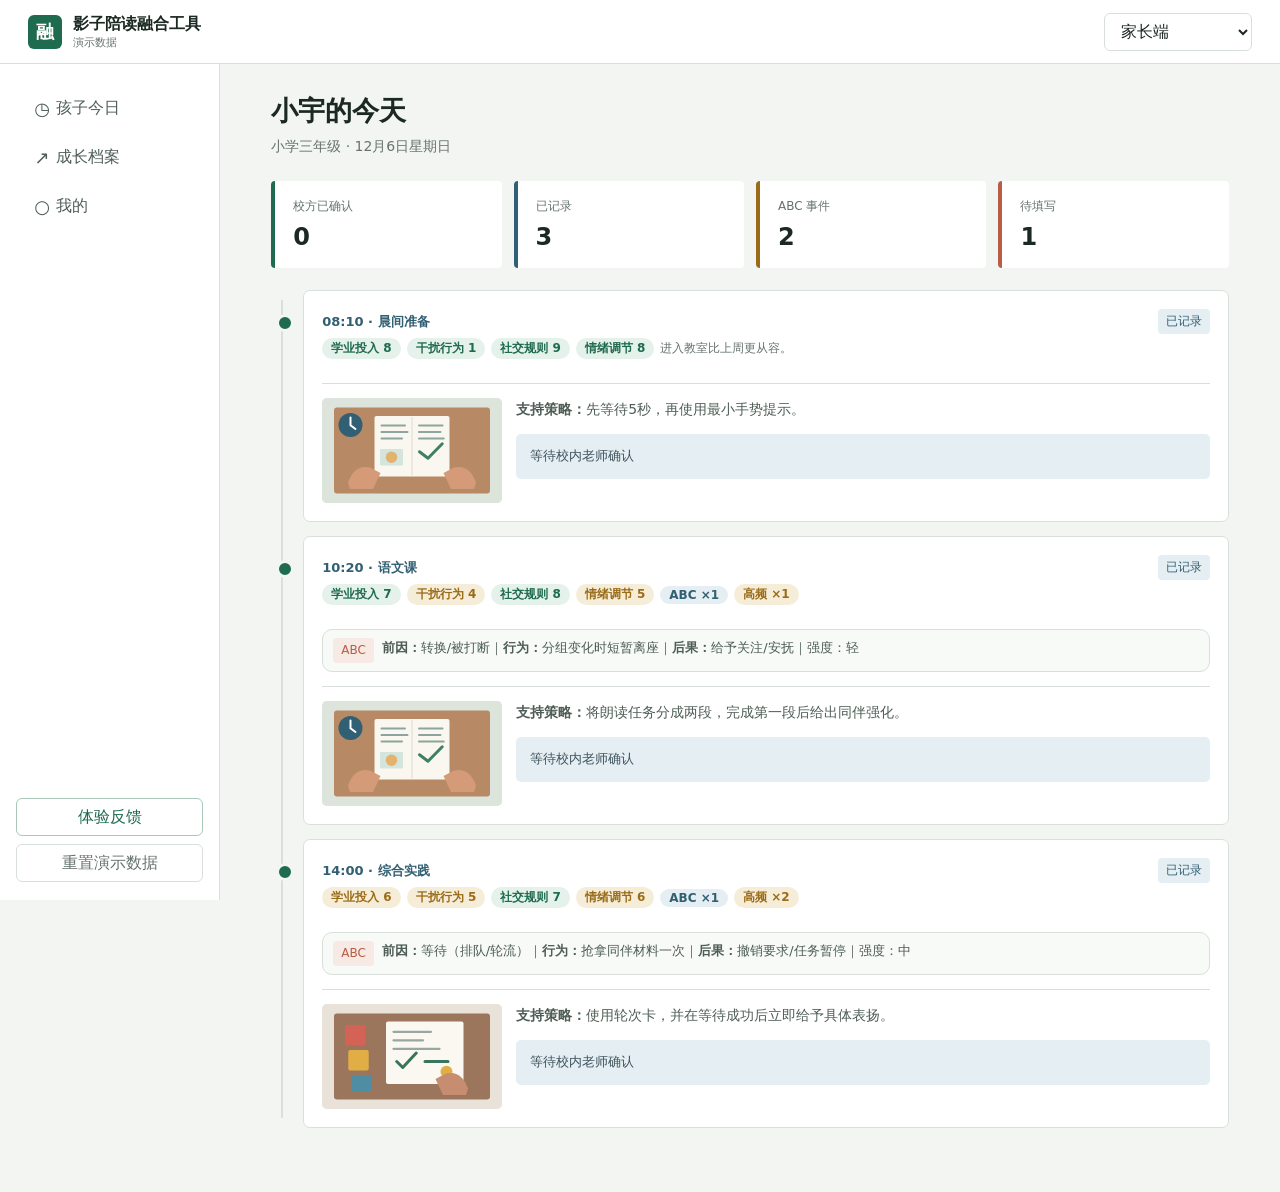
==== commit eb8915e1: "记录端v1.1实施：课级10秒DBR打分(学业投入/干扰行为/社交规则+情绪调节0-10滑条)、ABC事件chip点选拦课lessonId、放学90秒收口(三问自动聚合+目标打卡+辅助六档+困惑转AI" ====
--- a/standalone.html
+++ b/standalone.html
@@ -4,7 +4,7 @@
     <meta charset="UTF-8" />
     <meta name="viewport" content="width=device-width, initial-scale=1.0" />
     <meta name="theme-color" content="#1f6b4f" />
-    <title>融合教育数字化智能工具</title>
+    <title>影子陪读融合工具</title>
     <link rel="icon" href="data:," />
     <style>:root {
   color-scheme: light;
@@ -718,6 +718,27 @@
   font-size: 12px;
 }
 
+.course-title-row {
+  display: flex;
+  align-items: center;
+  gap: 10px;
+}
+
+.course-title-row h3 {
+  margin: 0;
+}
+
+.rename-link {
+  flex: 0 0 auto;
+  min-height: 28px;
+  padding: 0 10px;
+  border: 1px solid var(--line);
+  border-radius: 5px;
+  color: var(--blue);
+  background: var(--surface);
+  font-size: 12px;
+}
+
 .summary-detail {
   display: grid;
   gap: 10px;
@@ -1524,6 +1545,222 @@
     scroll-behavior: auto !important;
     transition: none !important;
   }
+}
+
+/* 校内老师端微信授权门 */
+.auth-gate {
+  display: flex;
+  flex-direction: column;
+  align-items: center;
+  justify-content: center;
+  padding: 80px 30px 100px;
+  text-align: center;
+  min-height: 60vh;
+}
+.auth-gate-icon {
+  font-size: 48px;
+  margin-bottom: 16px;
+  line-height: 1;
+}
+.auth-gate-title {
+  font-size: 18px;
+  font-weight: 600;
+  color: #2a3340;
+  margin-bottom: 8px;
+}
+.auth-gate-desc {
+  font-size: 13px;
+  color: #5b6470;
+  line-height: 1.7;
+  margin-bottom: 32px;
+  max-width: 280px;
+}
+.auth-btn {
+  background: #2f7659;
+  color: #ffffff;
+  border: none;
+  border-radius: 999px;
+  padding: 12px 48px;
+  font-size: 15px;
+  cursor: pointer;
+}
+.auth-btn:hover {
+  opacity: 0.92;
+}
+
+/* ===== 记录端 v1.1：课级轻记 + ABC + 收口 + AI 督导助理 ===== */
+.close-card {
+  background: var(--green-soft);
+  border: 1px solid #cfe3d8;
+  border-radius: 14px;
+  padding: 16px 18px;
+  margin-bottom: 16px;
+}
+.close-head {
+  display: flex;
+  justify-content: space-between;
+  align-items: center;
+  gap: 12px;
+}
+.close-head h3 { font-size: 15px; margin-bottom: 2px; }
+.close-head p { font-size: 13px; color: #4a5a52; margin: 0; }
+.close-foot { font-size: 12px; color: var(--muted); margin: 10px 0 0; }
+
+.dbr-row {
+  display: flex;
+  flex-wrap: wrap;
+  gap: 6px;
+  align-items: center;
+  margin-top: 8px;
+}
+.dbr-chip {
+  display: inline-block;
+  font-size: 12px;
+  padding: 2px 9px;
+  border-radius: 999px;
+  font-weight: 600;
+}
+.dbr-chip.good { background: var(--green-soft); color: var(--green); }
+.dbr-chip.warn { background: var(--red-soft); color: var(--red); }
+.dbr-chip.mid { background: var(--amber-soft); color: var(--amber); }
+.dbr-chip.abc { background: var(--blue-soft); color: var(--blue); }
+.dbr-note { font-size: 12px; color: var(--muted); }
+.dbr-row.big { margin: 4px 0 10px; }
+
+.abc-list { display: grid; gap: 8px; margin-top: 4px; }
+.abc-item {
+  display: flex;
+  gap: 8px;
+  align-items: flex-start;
+  background: #f7faf7;
+  border: 1px solid var(--line);
+  border-radius: 10px;
+  padding: 8px 10px;
+}
+.abc-item p { font-size: 13px; margin: 0; line-height: 1.6; }
+
+.slider-row { margin-bottom: 14px; }
+.slider-label { display: flex; flex-direction: column; gap: 2px; margin-bottom: 6px; }
+.slider-label strong { font-size: 14px; }
+.slider-hint { font-size: 12px; color: var(--muted); }
+.slider-line { display: flex; align-items: center; gap: 10px; }
+.slider-line input[type="range"] { flex: 1; accent-color: var(--green); }
+.slider-value {
+  min-width: 34px;
+  text-align: center;
+  font-weight: 700;
+  color: var(--green);
+  background: var(--green-soft);
+  border-radius: 8px;
+  padding: 2px 6px;
+  font-variant-numeric: tabular-nums;
+}
+
+.stepper { display: inline-flex; align-items: center; gap: 14px; }
+.stepper output { font-size: 18px; font-weight: 700; min-width: 28px; text-align: center; }
+.stepper .button { padding: 4px 14px; }
+
+.chip-group { display: flex; flex-wrap: wrap; gap: 8px; }
+.chip {
+  display: inline-flex;
+  align-items: center;
+  gap: 5px;
+  border: 1px solid var(--line);
+  background: var(--surface);
+  border-radius: 999px;
+  padding: 6px 12px;
+  font-size: 13px;
+  cursor: pointer;
+}
+.chip:has(input:checked) { background: var(--green-soft); border-color: var(--green); color: var(--green); font-weight: 600; }
+.chip input { accent-color: var(--green); margin: 0; }
+.other-text { margin-top: 8px; }
+
+.goal-row {
+  display: flex;
+  justify-content: space-between;
+  align-items: center;
+  gap: 10px;
+  padding: 8px 0;
+  border-bottom: 1px dashed #e4e9e5;
+  font-size: 14px;
+}
+.goal-row:last-of-type { border-bottom: none; }
+.goal-row select { max-width: 190px; }
+
+.agg-grid { display: grid; grid-template-columns: repeat(4, 1fr); gap: 8px; }
+.agg-item {
+  background: #f7faf7;
+  border: 1px solid var(--line);
+  border-radius: 10px;
+  padding: 8px 10px;
+  text-align: center;
+}
+.agg-item span { display: block; font-size: 12px; color: var(--muted); margin-bottom: 2px; }
+.agg-item strong { font-size: 17px; color: var(--green); font-variant-numeric: tabular-nums; }
+.agg-foot { font-size: 12px; color: var(--muted); margin: 8px 0 0; }
+
+.ai-card {
+  background: linear-gradient(135deg, var(--blue-soft) 0%, var(--green-soft) 100%);
+  border: 1px solid #cfe3d8;
+  border-radius: 14px;
+  padding: 18px;
+  margin-bottom: 16px;
+}
+.ai-head { display: flex; gap: 10px; align-items: center; margin-bottom: 12px; }
+.ai-head h3 { font-size: 15px; }
+.ai-head p { font-size: 12.5px; color: #4a5a52; margin: 2px 0 0; }
+.ai-dot {
+  width: 10px;
+  height: 10px;
+  border-radius: 50%;
+  background: var(--green);
+  box-shadow: 0 0 0 4px rgba(31, 107, 79, 0.15);
+  flex-shrink: 0;
+}
+.ai-foot { font-size: 12px; color: var(--muted); margin: 10px 0 0; }
+
+.chat-body { max-height: 46vh; overflow-y: auto; }
+.chat-list { display: grid; gap: 12px; }
+.chat-row { display: flex; flex-direction: column; }
+.chat-row.user { align-items: flex-end; }
+.chat-bubble {
+  max-width: 88%;
+  border-radius: 14px;
+  padding: 10px 13px;
+  font-size: 13.5px;
+  line-height: 1.65;
+}
+.chat-bubble.ai { background: #f2f5f1; border: 1px solid var(--line); border-top-left-radius: 4px; }
+.chat-bubble.user { background: var(--green); color: #ffffff; border-top-right-radius: 4px; }
+.chat-input-row { display: flex; gap: 8px; padding: 12px 16px; border-top: 1px solid var(--line); }
+.chat-input-row .input { flex: 1; }
+.crisis-card {
+  background: var(--red-soft);
+  color: var(--red);
+  border: 1px solid #e5b7b2;
+  border-radius: 10px;
+  font-size: 13px;
+  font-weight: 700;
+  padding: 8px 12px;
+  margin-bottom: 8px;
+}
+
+.link-button {
+  background: none;
+  border: none;
+  color: var(--green);
+  font-size: 13.5px;
+  font-weight: 600;
+  cursor: pointer;
+  padding: 4px 0;
+  text-align: left;
+}
+.link-button:hover { text-decoration: underline; }
+
+@media (max-width: 640px) {
+  .agg-grid { grid-template-columns: repeat(2, 1fr); }
+  .goal-row { flex-direction: column; align-items: flex-start; }
 }
 </style>
   </head>
@@ -1646,14 +1883,17 @@
       subject: "晨间准备",
       originalSubject: "晨间准备",
       subjectNote: "",
-      status: "verified",
+      status: "recorded",
+      dbr: { academicEngagement: 8, disruptive: 1, socialRule: 9, emotionRegulation: 8 },
+      frequencyCount: 0,
+      note: "进入教室比上周更从容。",
       summary: [
         { category: "社交情况", tone: "progress", text: "主动与同桌打招呼，等待老师安排时没有催促。" },
         { category: "学习习惯", tone: "progress", text: "按视觉清单完成书包整理，第二项需要一次手势提示，随后独立进入教室。" },
         { category: "情绪控制", tone: "progress", text: "进入教室情绪平稳，未出现抗拒或退缩。" }
       ],
       strategy: "先等待5秒，再使用最小手势提示。",
-      media: "[data-uri]",
+      media: "assets/feedback-reading.svg",
       schoolTeacher: "王老师",
       schoolComment: "记录属实。今天进入教室比上周更从容。",
       updatedAt: "08:42"
@@ -1664,14 +1904,17 @@
       subject: "语文课",
       originalSubject: "语文课",
       subjectNote: "",
-      status: "verified",
+      status: "recorded",
+      dbr: { academicEngagement: 7, disruptive: 4, socialRule: 8, emotionRegulation: 5 },
+      frequencyCount: 1,
+      note: "",
       summary: [
         { category: "社交情况", tone: "progress", text: "主动举手回答1次，小组合读时能轮流等待发言。" },
         { category: "学习习惯", tone: "progress", text: "小组朗读持续参与12分钟，中途自行使用暂停卡1次。" },
         { category: "情绪控制", tone: "serious", text: "分组变化时出现一次烦躁，短暂离座，经口头提示后回到座位。" }
       ],
       strategy: "将朗读任务分成两段，完成第一段后给出同伴强化。",
-      media: "[data-uri]",
+      media: "assets/feedback-reading.svg",
       schoolTeacher: "张老师",
       schoolComment: "属实。暂停后能回到任务，恢复速度有进步。",
       updatedAt: "11:06"
@@ -1682,14 +1925,17 @@
       subject: "综合实践",
       originalSubject: "综合实践",
       subjectNote: "",
-      status: "pending",
+      status: "recorded",
+      dbr: { academicEngagement: 6, disruptive: 5, socialRule: 7, emotionRegulation: 6 },
+      frequencyCount: 2,
+      note: "",
       summary: [
         { category: "社交情况", tone: "serious", text: "与同伴共同完成材料分类时出现一次抢拿，经口头提示后归还并等待轮次。" },
         { category: "学习习惯", tone: "progress", text: "能按步骤完成分类任务，保持专注约18分钟。" },
         { category: "情绪控制", tone: "progress", text: "轮候等待期间情绪平稳，能接受同伴先完成。" }
       ],
       strategy: "使用轮次卡，并在等待成功后立即给予具体表扬。",
-      media: "[data-uri]",
+      media: "assets/feedback-math.svg",
       schoolTeacher: "王老师",
       schoolComment: "",
       updatedAt: "14:48"
@@ -1701,16 +1947,39 @@
       originalSubject: "数学课",
       subjectNote: "",
       status: "draft",
+      dbr: { academicEngagement: null, disruptive: null, socialRule: null, emotionRegulation: null },
+      frequencyCount: 0,
+      note: "",
       summary: [
         { category: "社交情况", tone: "progress", text: "" },
         { category: "学习习惯", tone: "progress", text: "" },
         { category: "情绪控制", tone: "progress", text: "" }
       ],
       strategy: "",
-      media: "[data-uri]",
+      media: "assets/feedback-math.svg",
       schoolTeacher: "李老师",
       schoolComment: "",
       updatedAt: ""
+    }
+  ],
+  goals: [
+    { id: "g-01", text: "上课举手发言 3 次", active: true },
+    { id: "g-02", text: "等待轮次，不抢拿物品", active: true },
+    { id: "g-03", text: "独立完成课堂任务单", active: true }
+  ],
+  abcEvents: [
+    { id: "abc-101", lessonId: "chinese", time: "10:20", subject: "语文课", antecedent: "转换/被打断", behavior: "分组变化时短暂离座", consequence: "给予关注/安抚", intensity: "轻", otherText: "" },
+    { id: "abc-102", lessonId: "activity", time: "14:00", subject: "综合实践", antecedent: "等待（排队/轮流）", behavior: "抢拿同伴材料一次", consequence: "撤销要求/任务暂停", intensity: "中", otherText: "" }
+  ],
+  dailyRecords: [
+    {
+      date: "2026-09-01",
+      goalChecks: [ { goalId: "g-01", done: true }, { goalId: "g-02", done: false }, { goalId: "g-03", done: true } ],
+      promptLevels: { "g-01": "V", "g-02": "G", "g-03": "M" },
+      highlights: "轮到值日生时主动站了起来，全班只有他记得。",
+      confusions: "",
+      tomorrowPlan: "数学课前先预告任务步骤。",
+      aiAsked: false
     }
   ],
   graduation: {
@@ -1728,9 +1997,8 @@
   parent: {
     label: "家长端",
     name: "小宇家长",
-    defaultPage: "market",
+    defaultPage: "today",
     nav: [
-      { id: "market", label: "找老师", icon: "⌕" },
       { id: "today", label: "孩子今日", icon: "◷" },
       { id: "growth", label: "成长档案", icon: "↗" },
       { id: "profile", label: "我的", icon: "○" }
@@ -1743,7 +2011,6 @@
     nav: [
       { id: "schedule", label: "今日课表", icon: "▦" },
       { id: "timetable", label: "学期课表", icon: "▤" },
-      { id: "plan", label: "学期计划", icon: "◈" },
       { id: "children", label: "服务儿童", icon: "◎" },
       { id: "credit", label: "专业信用", icon: "◇" },
       { id: "supervision", label: "在线督导", icon: "◉" }
@@ -1757,17 +2024,6 @@
       { id: "review", label: "待我确认", icon: "✓" },
       { id: "history", label: "确认记录", icon: "≡" }
     ]
-  },
-  specialist: {
-    label: "专业审核端",
-    name: "平台督导",
-    defaultPage: "dashboard",
-    nav: [
-      { id: "dashboard", label: "工作台", icon: "▦" },
-      { id: "certification", label: "认证审核", icon: "◇" },
-      { id: "graduation", label: "毕业认证", icon: "✓" },
-      { id: "exceptions", label: "异常记录", icon: "!" }
-    ]
   }
 };
 
@@ -1781,13 +2037,14 @@
   query: "",
   sort: "recommend",
   modal: null,
-  toast: ""
+  toast: "",
+  auth: loadAuth()
 };
 
 const initialParams = new URLSearchParams(window.location.search);
 const initialRole = initialParams.get("role");
 const initialPage = initialParams.get("page");
-if (initialRole && roleConfig[initialRole]) {
+if (initialRole && initialRole !== "specialist" && roleConfig[initialRole]) {
   ui.role = initialRole;
   ui.page = roleConfig[initialRole].nav.some((item) => item.id === initialPage)
     ? initialPage
@@ -1797,6 +2054,20 @@
 
 function clone(value) {
   return JSON.parse(JSON.stringify(value));
+}
+
+function loadAuth() {
+  try {
+    const v = JSON.parse(localStorage.getItem("shadowTeacherAuthV1"));
+    if (v && typeof v === "object") return { shadow: !!v.shadow, school: !!v.school };
+  } catch (e) {}
+  return { shadow: false, school: false };
+}
+
+function saveAuth() {
+  try {
+    localStorage.setItem("shadowTeacherAuthV1", JSON.stringify(ui.auth));
+  } catch (e) {}
 }
 
 function loadState() {
@@ -1837,6 +2108,7 @@
 function statusLabel(status) {
   return {
     draft: ["待填写", "amber"],
+    recorded: ["已记录", "blue"],
     pending: ["待校方确认", "amber"],
     verified: ["校方已确认", "green"],
     correction: ["需修正", "coral"]
@@ -1870,14 +2142,13 @@
     <div class="shell">
       <header class="topbar">
         <div class="brand">
-          <span class="brand-mark">质</span>
+          <span class="brand-mark">融</span>
           <span>
-            <strong>融合教育数字化智能工具</strong>
+            <strong>影子陪读融合工具</strong>
             <small>演示数据</small>
           </span>
         </div>
         <div class="role-control">
-          <label for="role-select">当前视角</label>
           <select id="role-select" class="select" aria-label="切换演示角色">
             ${Object.entries(roleConfig).map(([id, config]) => `<option value="${id}" ${id === ui.role ? "selected" : ""}>${config.label}</option>`).join("")}
           </select>
@@ -1885,20 +2156,21 @@
       </header>
       <div class="layout">
         <aside class="sidebar">
+          ${ui.role === "school" && !ui.auth.school || ui.role === "shadow" && !ui.auth.shadow ? "" : `
           ${renderNav(role.nav)}
           <div class="sidebar-footer">
             <button class="feedback-button" type="button" data-experience-feedback>体验反馈${experienceFeedback.length ? ` · ${experienceFeedback.length}` : ""}</button>
             <button class="reset-button" type="button" data-reset>重置演示数据</button>
-          </div>
+          </div>`}
         </aside>
         <main class="main">
           <div class="content">${renderPage()}</div>
         </main>
       </div>
-      <nav class="mobile-nav" style="--nav-count:${role.nav.length}" aria-label="主导航">
+      ${ui.role === "school" && !ui.auth.school || ui.role === "shadow" && !ui.auth.shadow ? "" : `<nav class="mobile-nav" style="--nav-count:${role.nav.length}" aria-label="主导航">
         ${renderNav(role.nav)}
       </nav>
-      <button class="feedback-fab" type="button" data-experience-feedback aria-label="提交体验反馈" title="提交体验反馈">✎</button>
+      <button class="feedback-fab" type="button" data-experience-feedback aria-label="提交体验反馈" title="提交体验反馈">✎</button>`}
       ${renderModal()}
       ${ui.toast ? `<div class="toast" role="status">${escapeHtml(ui.toast)}</div>` : ""}
     </div>
@@ -1916,6 +2188,9 @@
 
 function renderPage() {
   if (ui.teacherId) return renderTeacherDetail(ui.teacherId);
+  if (ui.role === "parent" && ui.page === "market") ui.page = "today";
+  if (ui.role === "school" && !ui.auth.school) return renderAuthGate("school");
+  if (ui.role === "shadow" && !ui.auth.shadow) return renderAuthGate("shadow");
   const key = `${ui.role}:${ui.page}`;
   const views = {
     "parent:market": renderMarket,
@@ -1924,18 +2199,34 @@
     "parent:profile": renderParentProfile,
     "shadow:schedule": renderSchedule,
     "shadow:timetable": renderTimetable,
-    "shadow:plan": renderPlan,
     "shadow:children": renderChildren,
     "shadow:credit": renderCredit,
     "shadow:supervision": renderSupervision,
     "school:review": renderReview,
-    "school:history": renderReviewHistory,
-    "specialist:dashboard": renderDashboard,
-    "specialist:certification": renderCertification,
-    "specialist:graduation": renderGraduation,
-    "specialist:exceptions": renderExceptions
+    "school:history": renderReviewHistory
   };
-  return (views[key] || renderMarket)();
+  return (views[key] || renderToday)();
+}
+
+function renderAuthGate(role) {
+  if (role === "shadow") {
+    return `
+      <div class="auth-gate">
+        <div class="auth-gate-icon">🔒</div>
+        <h1 class="auth-gate-title">影子老师身份授权</h1>
+        <p class="auth-gate-desc">为保护儿童支持记录与专业干预计划，仅本儿童对应的影子老师可查看课表、服务档案与专业信用。请点击下方按钮使用微信身份授权。</p>
+        <button class="auth-btn" type="button" data-auth-shadow>微信授权后查看</button>
+      </div>
+    `;
+  }
+  return `
+    <div class="auth-gate">
+      <div class="auth-gate-icon">🔒</div>
+      <h1 class="auth-gate-title">校内老师身份授权</h1>
+      <p class="auth-gate-desc">为保护课堂反馈记录，仅授权的校内老师可查看待确认与历史核验内容。请点击下方按钮使用微信身份授权。</p>
+      <button class="auth-btn" type="button" data-auth-school>微信授权后查看</button>
+    </div>
+  `;
 }
 
 function pageHeader(title, subtitle, action = "") {
@@ -1980,7 +2271,7 @@
           <div class="teacher-name"><h2>${teacher.name}</h2>${teacher.certified ? `<span class="verified" title="平台认证">✓</span>` : ""}</div>
           <div class="teacher-subtitle">${teacher.title}</div>
         </div>
-        <div class="price">¥${teacher.price}<small>/天</small></div>
+        <div class="price">面议</div>
       </div>
       <div class="tags">${teacher.tags.map((tag) => `<span class="tag">${tag}</span>`).join("")}${!teacher.certified ? `<span class="status amber">认证中</span>` : ""}</div>
       <div class="card-stats">
@@ -2009,7 +2300,7 @@
         <div class="teacher-subtitle">${teacher.title}</div>
         <div class="tags">${teacher.tags.map((tag) => `<span class="tag">${tag}</span>`).join("")}</div>
       </div>
-      <button class="button primary" type="button" data-consult="${teacher.id}" ${consulted ? "disabled" : ""}>${consulted ? "已申请咨询" : `申请咨询 · ¥${teacher.price}/天`}</button>
+      <button class="button primary" type="button" data-consult="${teacher.id}" ${consulted ? "disabled" : ""}>${consulted ? "已申请咨询" : "申请咨询"}</button>
     </div>
     <p class="profile-copy">${teacher.description}</p>
     <section class="section">
@@ -2018,7 +2309,7 @@
         <div class="metric"><strong>${teacher.graduationCount}</strong><span>已确认毕业案例</span></div>
         <div class="metric"><strong>${teacher.supervisionHours}h</strong><span>累计专业督导</span></div>
         <div class="metric"><strong>${teacher.verifyRate}%</strong><span>校方反馈核验率</span></div>
-        <div class="metric"><strong>${teacher.price}</strong><span>每日服务价格（元）</span></div>
+        <div class="metric"><strong>面议</strong><span>每日服务价格</span></div>
       </div>
     </section>
     <section class="section">
@@ -2040,17 +2331,81 @@
 
 const SUMMARY_CATEGORIES = ["社交情况", "学习习惯", "情绪控制"];
 
+const DBR_DIMENSIONS = [
+  { key: "academicEngagement", label: "学业投入", low: "全程未参与", high: "全程独立投入", good: "high" },
+  { key: "disruptive", label: "干扰行为", low: "无干扰", high: "持续严重干扰", good: "low" },
+  { key: "socialRule", label: "社交规则", low: "频繁违反", high: "完全遵守", good: "high" },
+  { key: "emotionRegulation", label: "情绪调节", low: "多次失控行为", high: "情绪平稳", good: "high", optional: true }
+];
+
+const PROMPT_LEVELS = [
+  { code: "I", label: "独立完成", short: "独立" },
+  { code: "V", label: "语言提示", short: "语言" },
+  { code: "G", label: "手势提示", short: "手势" },
+  { code: "M", label: "示范", short: "示范" },
+  { code: "PP", label: "部分肢体辅助", short: "部分肢体" },
+  { code: "FP", label: "全肢体辅助", short: "全肢体" }
+];
+
+const ANTECEDENTS = [
+  "被要求停止偏好活动", "提出要求被拒绝", "任务太难/不会做", "任务太长或重复",
+  "转换/被打断", "环境刺激（噪音/拥挤）", "等待（排队/轮流）", "被批评或纠正",
+  "注意力在他人身上", "想要但拿不到", "身体不适/疲惫/饥饿", "同伴冲突",
+  "计划外变化", "其他（写一句话）"
+];
+
+const CONSEQUENCES = [
+  "撤销要求/任务暂停", "给予关注/安抚", "给予偏好物", "口头提醒/批评",
+  "移到安静区/暂离", "同伴让步或回应", "忽略（无反应）", "其他（写一句话）"
+];
+
+const INTENSITIES = ["轻", "中", "重"];
+
+const CRISIS_KEYWORDS = ["自伤", "自杀", "咬", "撞头", "攻击", "打人", "伤人", "走失", "跑出", "受伤", "流血"];
+
 function summaryToneLabel(tone) {
   return tone === "serious" ? "需关注" : "进步";
 }
 
+function hasDbr(lesson) {
+  return lesson.dbr && DBR_DIMENSIONS.some((dim) => lesson.dbr[dim.key] !== null && lesson.dbr[dim.key] !== undefined);
+}
+
+function dbrBadgeRow(lesson) {
+  const abcCount = state.abcEvents.filter((event) => event.lessonId === lesson.id).length;
+  const chips = DBR_DIMENSIONS.map((dim) => {
+    const value = lesson.dbr ? lesson.dbr[dim.key] : null;
+    if (value === null || value === undefined) return "";
+    const good = dim.good === "high" ? value >= 7 : value <= 3;
+    const warn = dim.good === "high" ? value <= 4 : value >= 6;
+    const tone = good ? "good" : warn ? "warn" : "mid";
+    return `<span class="dbr-chip ${tone}">${dim.label} ${value}</span>`;
+  }).join("");
+  const abc = abcCount ? `<span class="dbr-chip abc">ABC ×${abcCount}</span>` : "";
+  const freq = lesson.frequencyCount ? `<span class="dbr-chip mid">高频 ×${lesson.frequencyCount}</span>` : "";
+  const note = lesson.note ? `<span class="dbr-note">${escapeHtml(lesson.note)}</span>` : "";
+  return `${chips}${abc}${freq}${note}`;
+}
+
+function abcListFor(lessonId) {
+  const events = state.abcEvents.filter((event) => event.lessonId === lessonId);
+  if (!events.length) return "";
+  return `<div class="abc-list">${events.map((event) => `<div class="abc-item"><span class="status coral">ABC</span><p><strong>前因：</strong>${escapeHtml(event.antecedent)}｜<strong>行为：</strong>${escapeHtml(event.behavior)}｜<strong>后果：</strong>${escapeHtml(event.consequence)}｜强度：${escapeHtml(event.intensity)}${event.otherText ? `｜${escapeHtml(event.otherText)}` : ""}</p></div>`).join("")}</div>`;
+}
+
 function summaryDetail(lesson) {
+  if (hasDbr(lesson)) {
+    return `<div class="summary-detail"><div class="dbr-row big">${dbrBadgeRow(lesson)}</div>${abcListFor(lesson.id)}</div>`;
+  }
   const items = lesson.summary || [];
   if (!items.length) return "";
   return `<div class="summary-detail">${items.map((item) => `<div class="summary-item ${item.tone === "serious" ? "serious" : "progress"}"><div class="summary-cat">${item.category} · ${summaryToneLabel(item.tone)}</div><p class="summary-text">${escapeHtml(item.text || "暂无记录")}</p></div>`).join("")}</div>`;
 }
 
 function summaryCompact(lesson) {
+  if (hasDbr(lesson)) {
+    return `<div class="dbr-row">${dbrBadgeRow(lesson)}</div>`;
+  }
   const items = lesson.summary || [];
   if (!items.some((item) => item.text && item.text.trim())) return `<p class="summary-empty">课后总结待填写</p>`;
   return `<div class="summary-lines">${items.map((item) => `<div class="summary-line ${item.tone === "serious" ? "serious" : "progress"}"><span class="dot"></span><span class="cat">${item.category}</span><span>${escapeHtml(item.text || "暂无记录")}</span></div>`).join("")}</div>`;
@@ -2075,19 +2430,20 @@
 }
 
 function visibleTimelineLessons() {
-  return state.lessons.filter((lesson) => ["pending", "verified", "correction"].includes(lesson.status));
+  return state.lessons.filter((lesson) => ["recorded", "pending", "verified", "correction"].includes(lesson.status));
 }
 
 function renderToday() {
   const verified = state.lessons.filter((lesson) => lesson.status === "verified").length;
-  const pending = state.lessons.filter((lesson) => lesson.status === "pending").length;
+  const recorded = state.lessons.filter((lesson) => ["recorded", "pending"].includes(lesson.status)).length;
+  const abcToday = state.abcEvents.length;
   return `
     ${pageHeader(`${state.child.alias}的今天`, `${state.child.grade} · ${new Date().toLocaleDateString("zh-CN", { month: "long", day: "numeric", weekday: "long" })}`)}
     <div class="summary-grid">
       <div class="summary" style="--accent:var(--green)"><span>校方已确认</span><strong>${verified}</strong></div>
-      <div class="summary" style="--accent:var(--amber)"><span>等待确认</span><strong>${pending}</strong></div>
-      <div class="summary" style="--accent:var(--blue)"><span>主动参与</span><strong>3次</strong></div>
-      <div class="summary" style="--accent:var(--coral)"><span>需要提示</span><strong>2次</strong></div>
+      <div class="summary" style="--accent:var(--blue)"><span>已记录</span><strong>${recorded}</strong></div>
+      <div class="summary" style="--accent:var(--amber)"><span>ABC 事件</span><strong>${abcToday}</strong></div>
+      <div class="summary" style="--accent:var(--coral)"><span>待填写</span><strong>${state.lessons.filter((lesson) => ["draft", "correction"].includes(lesson.status)).length}</strong></div>
     </div>
     <div class="timeline">${visibleTimelineLessons().map(renderTimelineItem).join("")}</div>
   `;
@@ -2131,13 +2487,13 @@
       <div class="section-title"><h2>学期干预计划</h2><span>${state.interventionPlan.term}</span></div>
       <div class="plan-list">${state.interventionPlan.items.map((item) => renderPlanItemCard(item, false)).join("")}</div>
     </section>
-    <section class="section">
+    ${ui.role === "parent" ? "" : `<section class="section">
       <div class="section-title"><h2>毕业进度</h2><span class="status ${graduation.status === 4 ? "green" : "amber"}">${graduationLabel(graduation.status)}</span></div>
       ${renderGraduationSteps(graduation.status)}
       ${graduation.status === 3 ? `<button class="button primary" type="button" data-grad-action="confirm">确认降级过渡</button>` : ""}
       ${graduation.status < 3 ? `<div class="notice">当前结果意向：${graduation.result}。完成专业审核后由家长最终确认。</div>` : ""}
       ${graduation.status === 4 ? `<div class="notice">该案例已完成四方确认并计入影子老师专业信用。</div>` : ""}
-    </section>
+    </section>`}
   `;
 }
 
@@ -2145,35 +2501,52 @@
   return `
     ${pageHeader("我的", "小宇家长 · 已实名认证")}
     <div class="list">
-      <article class="list-card"><div><h3>当前服务</h3><p>林晓雅 · ¥680/天 · 服务中</p></div><span class="status green">正常</span></article>
+      <article class="list-card"><div><h3>当前服务</h3><p>林晓雅 · 服务中</p></div><span class="status green">正常</span></article>
       <article class="list-card"><div><h3>隐私授权</h3><p>儿童档案、校内记录与专业评估授权</p></div><button class="button ghost" type="button" data-toast="演示版暂不接真实授权">查看</button></article>
       <article class="list-card"><div><h3>咨询申请</h3><p>已提交 ${state.consultedTeacherIds.length} 位老师咨询</p></div><span>›</span></article>
     </div>
   `;
 }
 
+function todayCloseRecord() {
+  const today = new Date().toISOString().slice(0, 10);
+  return state.dailyRecords.find((record) => record.date === today) || null;
+}
+
 function renderSchedule() {
-  const completed = state.lessons.filter((lesson) => lesson.status === "verified").length;
-  const pendingReview = state.lessons.filter((lesson) => lesson.status === "pending").length;
+  const recorded = state.lessons.filter((lesson) => ["recorded", "pending", "verified"].includes(lesson.status)).length;
+  const draft = state.lessons.filter((lesson) => ["draft", "correction"].includes(lesson.status)).length;
+  const abcToday = state.abcEvents.length;
+  const closeRecord = todayCloseRecord();
+  const closeDone = closeRecord ? closeRecord.goalChecks.filter((check) => check.done).length : 0;
+  const closeCard = `
+    <article class="close-card">
+      <div class="close-head">
+        <div><h3>放学收口</h3><p>${closeRecord ? `今日已收口 · 目标达成 ${closeDone}/${closeRecord.goalChecks.length}${closeRecord.confusions ? " · 困惑待跟进" : ""}` : "目标打卡 + 辅助六档 + 亮点困惑 + 明日计划"}</p></div>
+        <button class="button ${closeRecord ? "ghost" : "primary"}" type="button" data-daily-close>${closeRecord ? "查看 / 修改" : "开始收口 · 90 秒"}</button>
+      </div>
+      <p class="close-foot">已记录 ${recorded} 节课 · ABC 事件 ${abcToday} 条 · 三问分数自动聚合各课打分，无需重复填</p>
+    </article>`;
   return `
-    ${pageHeader("今日课表", `${state.child.alias} · 4节支持任务`)}
+    ${pageHeader("今日课表", `${state.child.alias} · 课间 10 秒打分，放学 90 秒收口`)}
+    ${closeCard}
     <div class="summary-grid">
-      <div class="summary"><span>已完成</span><strong>${completed}</strong></div>
-      <div class="summary" style="--accent:var(--amber)"><span>待校方确认</span><strong>${pendingReview}</strong></div>
-      <div class="summary" style="--accent:var(--blue)"><span>待填写</span><strong>${state.lessons.filter((lesson) => lesson.status === "draft").length}</strong></div>
-      <div class="summary" style="--accent:var(--coral)"><span>需修正</span><strong>${state.lessons.filter((lesson) => lesson.status === "correction").length}</strong></div>
+      <div class="summary"><span>已记录</span><strong>${recorded}</strong></div>
+      <div class="summary" style="--accent:var(--amber)"><span>待填写</span><strong>${draft}</strong></div>
+      <div class="summary" style="--accent:var(--blue)"><span>ABC 事件</span><strong>${abcToday}</strong></div>
+      <div class="summary" style="--accent:var(--coral)"><span>收口</span><strong>${closeRecord ? "已完成" : "待进行"}</strong></div>
     </div>
     <div class="list">${state.lessons.map((lesson) => {
       const [label, tone] = statusLabel(lesson.status);
-      const canEdit = ["draft", "correction"].includes(lesson.status);
       const adjusted = lesson.subject !== lesson.originalSubject;
-      return `<article class="list-card"><div><div class="list-card-meta"><span>${lesson.time}</span><span class="status ${tone}">${label}</span>${adjusted ? `<span class="status blue">已调整</span>` : ""}</div><h3>${escapeHtml(lesson.subject)}</h3>${adjusted ? `<p class="rename-note">原课：${escapeHtml(lesson.originalSubject)} · ${escapeHtml(lesson.subjectNote || "当日调整")}</p>` : ""}${summaryCompact(lesson)}</div><div class="list-actions"><button class="button ghost" type="button" data-rename="${lesson.id}">改课名</button>${canEdit ? `<button class="button primary" type="button" data-feedback="${lesson.id}">${lesson.status === "correction" ? "修改反馈" : "填写反馈"}</button>` : `<button class="button ghost" type="button" data-toast="该记录当前不可修改">查看记录</button>`}</div></article>`;
+      return `<article class="list-card"><div><div class="list-card-meta"><span>${lesson.time}</span><span class="status ${tone}">${label}</span>${adjusted ? `<span class="status blue">已调整</span>` : ""}</div><div class="course-title-row"><h3>${escapeHtml(lesson.subject)}</h3><button class="rename-link" type="button" data-rename="${lesson.id}">改课名</button></div>${adjusted ? `<p class="rename-note">原课：${escapeHtml(lesson.originalSubject)} · ${escapeHtml(lesson.subjectNote || "当日调整")}</p>` : ""}${summaryCompact(lesson)}</div><div class="list-actions"><button class="button primary" type="button" data-dbr="${lesson.id}">${hasDbr(lesson) ? "修改打分" : "10 秒打分"}</button><button class="button ghost" type="button" data-abc="${lesson.id}">记 ABC 事件</button></div></article>`;
     }).join("")}</div>
   `;
 }
 
 function renderTimetable() {
   const tt = state.timetable;
+  const plan = state.interventionPlan;
   const totalLessons = tt.rows.reduce((sum, row) => sum + row.subjects.length, 0);
   return `
     ${pageHeader("学期课表", `${tt.term} · 一学期一更新`, `<button class="button primary" type="button" data-upload-timetable>上传更新课表</button>`)}
@@ -2189,15 +2562,12 @@
       </table>
     </div>
     <p class="table-foot">已数字化 ${totalLessons} 节课 · 最近更新 ${tt.updatedAt}</p>
-  `;
-}
-
-function renderPlan() {
-  const plan = state.interventionPlan;
-  return `
-    ${pageHeader("学期干预计划", `${plan.term} · 由影子老师维护，家长端同步展示`, `<button class="button primary" type="button" data-add-plan>新增阶段</button>`)}
-    <div class="plan-list">${plan.items.map((item) => renderPlanItemCard(item, true)).join("")}</div>
-    <p class="table-foot">最近更新 ${plan.updatedAt}</p>
+    <section class="section">
+      <div class="section-title"><h2>学期干预计划</h2><span>${plan.term} · 家长端同步</span></div>
+      <div class="plan-list">${plan.items.map((item) => renderPlanItemCard(item, true)).join("")}</div>
+      <div style="margin-top:14px"><button class="button secondary" type="button" data-add-plan>新增阶段</button></div>
+      <p class="table-foot">计划最近更新 ${plan.updatedAt}</p>
+    </section>
   `;
 }
 
@@ -2222,7 +2592,7 @@
     <section class="section">
       <div class="section-title"><h2>${state.child.alias}毕业提名</h2><span class="status ${g.status === 4 ? "green" : "amber"}">${graduationLabel(g.status)}</span></div>
       ${renderGraduationSteps(g.status)}
-      ${g.status === 0 ? `<button class="button primary" type="button" data-grad-action="nominate">提名为${g.result}</button>` : ""}
+      ${g.status === 0 ? `<button class="button primary" type="button" data-grad-action="nominate">毕业提名</button>` : ""}
       ${g.status > 0 && g.status < 4 ? `<div class="notice">提名已提交，后续结果只有完成心理观察、督导审核和家长确认后才计入专业信用。</div>` : ""}
     </section>
   `;
@@ -2230,16 +2600,24 @@
 
 function renderSupervision() {
   return `
-    ${pageHeader("在线督导", "累计 126 小时 · 本月 4 小时", `<button class="button primary" type="button" data-toast="已生成督导预约演示单">预约督导</button>`)}
-    <div class="list">
-      <article class="list-card"><div><div class="list-card-meta"><span>6月28日 19:30</span><span class="status green">已完成</span></div><h3>支持逐步撤离策略</h3><p>督导：苏老师 · 60分钟 · 记录已归档</p></div><button class="button ghost" type="button" data-toast="已打开督导记录摘要">查看记录</button></article>
-      <article class="list-card"><div><div class="list-card-meta"><span>7月20日 19:30</span><span class="status amber">已预约</span></div><h3>同伴互动泛化</h3><p>督导：苏老师 · 60分钟</p></div><button class="button ghost" type="button" data-toast="演示预约不可变更">管理预约</button></article>
-    </div>
+    ${pageHeader("在线督导", "AI 助理即时响应 · 人类督导预约保留")}
+    <article class="ai-card">
+      <div class="ai-head"><span class="ai-dot" aria-hidden="true"></span><div><h3>AI 督导助理</h3><p>7×24 即时响应 · 基于知识库与你的每日记录 · 建议引用具体记录，不泛泛而谈</p></div></div>
+      <div class="list-actions"><button class="button primary" type="button" data-ai-chat>开始对话</button></div>
+      <p class="ai-foot">危机情况（自伤 / 攻击 / 走失）会自动提示转人工与线下支持。</p>
+    </article>
+    <section class="section">
+      <div class="section-title"><h2>人类督导预约</h2><span>累计 126 小时 · 本月 4 小时</span></div>
+      <div class="list">
+        <article class="list-card"><div><div class="list-card-meta"><span>6月28日 19:30</span><span class="status green">已完成</span></div><h3>支持逐步撤离策略</h3><p>督导：苏老师 · 60分钟 · 记录已归档</p></div><button class="button ghost" type="button" data-toast="已打开督导记录摘要">查看记录</button></article>
+        <article class="list-card"><div><div class="list-card-meta"><span>7月20日 19:30</span><span class="status amber">已预约</span></div><h3>同伴互动泛化</h3><p>督导：苏老师 · 60分钟</p></div><button class="button ghost" type="button" data-toast="演示预约不可变更">管理预约</button></article>
+      </div>
+    </section>
   `;
 }
 
 function pendingLessons() {
-  return state.lessons.filter((lesson) => lesson.status === "pending");
+  return state.lessons.filter((lesson) => ["recorded", "pending"].includes(lesson.status));
 }
 
 function renderReview() {
@@ -2258,61 +2636,6 @@
   `;
 }
 
-function renderDashboard() {
-  const g = state.graduation;
-  return `
-    ${pageHeader("专业审核工作台", "平台督导 · 今日待办")}
-    <div class="summary-grid">
-      <div class="summary"><span>毕业审核</span><strong>${g.status === 1 || g.status === 2 ? 1 : 0}</strong></div>
-      <div class="summary" style="--accent:var(--amber)"><span>老师认证</span><strong>3</strong></div>
-      <div class="summary" style="--accent:var(--blue)"><span>督导预约</span><strong>5</strong></div>
-      <div class="summary" style="--accent:var(--coral)"><span>异常记录</span><strong>1</strong></div>
-    </div>
-    <div class="list">
-      ${g.status === 1 || g.status === 2 ? `<article class="list-card"><div><div class="list-card-meta"><span class="status amber">${graduationLabel(g.status)}</span></div><h3>${state.child.alias} · ${g.result}</h3><p>提名老师：林晓雅 · 当前服务14个月</p></div><button class="button primary" type="button" data-nav="graduation">处理</button></article>` : ""}
-      <article class="list-card"><div><div class="list-card-meta"><span class="status amber">认证复核</span></div><h3>周可欣 · 进阶认证</h3><p>材料 6 份 · 督导时长 48 小时</p></div><button class="button ghost" type="button" data-nav="certification">查看</button></article>
-    </div>
-  `;
-}
-
-function renderCertification() {
-  return `
-    ${pageHeader("认证审核", "基于身份、培训、督导和已核验服务记录")}
-    <div class="list">
-      <article class="list-card"><div><div class="list-card-meta"><span class="status amber">待补充</span><span>进阶认证</span></div><h3>周可欣</h3><p>缺少最近一次督导总结 · 当前毕业案例 5 个</p></div><button class="button ghost" type="button" data-toast="已发送补充材料通知">通知补充</button></article>
-      <article class="list-card"><div><div class="list-card-meta"><span class="status green">资料齐全</span><span>基础认证</span></div><h3>许安然</h3><p>身份、培训与服务记录已核验</p></div><button class="button primary" type="button" data-toast="认证审核演示已通过">审核</button></article>
-    </div>
-  `;
-}
-
-function renderGraduation() {
-  const g = state.graduation;
-  const teacher = state.teachers.find((item) => item.id === g.teacherId);
-  return `
-    ${pageHeader("毕业认证", `${g.childAlias} · 提名结果：${g.result}`)}
-    <div class="profile-head" style="grid-template-columns:58px minmax(0,1fr) auto">
-      <div class="avatar" style="--avatar:${teacher.color};width:58px;height:58px">${teacher.initials}</div>
-      <div><div class="teacher-name"><h1 style="font-size:20px">${teacher.name}</h1><span class="verified">✓</span></div><div class="teacher-subtitle">服务14个月 · 最近三月校方核验率98%</div></div>
-      <span class="status ${g.status === 4 ? "green" : "amber"}">${graduationLabel(g.status)}</span>
-    </div>
-    <section class="section">
-      ${renderGraduationSteps(g.status)}
-      ${g.status === 0 ? `<div class="notice">等待影子老师发起毕业提名。</div>` : ""}
-      ${g.status === 1 ? `<button class="button primary" type="button" data-grad-action="observe">提交心理观察</button>` : ""}
-      ${g.status === 2 ? `<button class="button primary" type="button" data-grad-action="approve">督导审核通过</button>` : ""}
-      ${g.status === 3 ? `<div class="notice">专业审核已完成，等待家长确认。</div>` : ""}
-      ${g.status === 4 ? `<div class="notice">认证完成。案例已归档并计入${teacher.name}的专业信用。</div>` : ""}
-    </section>
-    <section class="section">
-      <div class="section-title"><h2>核心证据</h2><span>模拟数据</span></div>
-      <div class="case-grid">
-        <article class="case-card"><h3>独立参与</h3><span class="status green">连续8周稳定</span><p>普通课堂独立参与时长由22分钟提升至36分钟。</p></article>
-        <article class="case-card"><h3>支持撤离</h3><span class="status green">目标达成</span><p>四类提示中已撤除视觉位置提示和全程口头提示。</p></article>
-        <article class="case-card"><h3>跨场景表现</h3><span class="status amber">继续观察</span><p>语文、数学课稳定，综合实践仍保留远距离支持。</p></article>
-      </div>
-    </section>
-  `;
-}
 
 function renderGraduationSteps(status) {
   const labels = ["影子老师提名", "心理老师观察", "平台督导审核", "家长确认"];
@@ -2323,18 +2646,14 @@
   }).join("")}</div>`;
 }
 
-function renderExceptions() {
-  return `
-    ${pageHeader("异常记录", "反馈修正、争议与隐私风险")}
-    <div class="list">
-      <article class="list-card"><div><div class="list-card-meta"><span class="status coral">隐私检查</span><span>今日 11:32</span></div><h3>图片可能包含其他学生</h3><p>系统已暂停向家长展示，等待影子老师重新提交脱敏材料。</p></div><button class="button ghost" type="button" data-toast="异常记录已打开">处理</button></article>
-    </div>
-  `;
-}
 
 function renderModal() {
   if (!ui.modal) return "";
   if (ui.modal.type === "feedback") return renderFeedbackModal(ui.modal.lessonId);
+  if (ui.modal.type === "dbr") return renderDbrModal(ui.modal.lessonId);
+  if (ui.modal.type === "abc") return renderAbcModal(ui.modal.lessonId);
+  if (ui.modal.type === "daily-close") return renderDailyCloseModal();
+  if (ui.modal.type === "ai-chat") return renderAiChatModal();
   if (ui.modal.type === "review") return renderReviewModal(ui.modal.lessonId);
   if (ui.modal.type === "rename") return renderRenameModal(ui.modal.lessonId);
   if (ui.modal.type === "timetable-upload") return renderTimetableUploadModal();
@@ -2367,17 +2686,110 @@
   }).join("");
 }
 
-function renderFeedbackModal(lessonId) {
+function renderDbrModal(lessonId) {
   const lesson = state.lessons.find((item) => item.id === lessonId);
   if (!lesson) return "";
-  const body = `<form id="feedback-form"><div class="modal-body"><div class="form-grid">
-    <div class="field"><label for="feedback-subject">课程</label><input class="input" id="feedback-subject" value="${escapeHtml(lesson.subject)}" disabled /></div>
-    <div class="field"><label for="feedback-time">时间</label><input class="input" id="feedback-time" value="${lesson.time}" disabled /></div>
-    ${renderSummaryFormFields(lesson)}
-    <div class="field full"><label for="feedback-strategy">支持策略</label><textarea class="textarea" id="feedback-strategy" name="strategy" required placeholder="记录使用的支持方式与结果">${escapeHtml(lesson.strategy)}</textarea></div>
-    <div class="field full"><label>课堂凭证</label><div class="upload-mock">已选择 1 张匿名化课堂图片<br />演示版不上传真实文件</div></div>
-  </div></div><div class="modal-actions"><button class="button ghost" type="button" data-close-modal>取消</button><button class="button primary" type="submit">提交${lesson.schoolTeacher}确认</button></div></form>`;
-  return modalFrame("填写课后总结", body, "");
+  const sliders = DBR_DIMENSIONS.map((dim) => {
+    const current = lesson.dbr ? lesson.dbr[dim.key] : null;
+    const value = current !== null && current !== undefined ? current : (dim.optional ? "" : 5);
+    return `
+      <div class="slider-row">
+        <div class="slider-label"><strong>${dim.label}${dim.optional ? "（可选）" : ""}</strong><span class="slider-hint">${dim.low} ← → ${dim.high}</span></div>
+        <div class="slider-line"><input type="range" min="0" max="10" step="1" name="${dim.key}" value="${value}" ${dim.optional ? "" : "required"} /><output class="slider-value">${value === "" ? "—" : value}</output></div>
+      </div>`;
+  }).join("");
+  const body = `<form id="dbr-form"><div class="modal-body"><div class="form-grid">
+    <div class="field"><label>课程</label><input class="input" value="${escapeHtml(lesson.subject)}" disabled /></div>
+    <div class="field"><label>时间</label><input class="input" value="${lesson.time}" disabled /></div>
+    <div class="field full">${sliders}</div>
+    <div class="field full"><label>高频行为计数（每节数次的小动作，用计数不用 ABC）</label><div class="stepper"><button class="button ghost" type="button" data-step="-1">−</button><output id="freq-value">${lesson.frequencyCount || 0}</output><button class="button ghost" type="button" data-step="1">＋</button></div></div>
+    <div class="field full"><label for="dbr-note">一句话备注（选填）</label><input class="input" id="dbr-note" name="note" value="${escapeHtml(lesson.note || "")}" placeholder="例如：换同桌后前 10 分钟坐不住" /></div>
+    <div class="field full"><button class="link-button" type="button" data-switch-abc>发生了具体事件？记一条 ABC（30 秒）→</button></div>
+  </div></div><div class="modal-actions"><button class="button ghost" type="button" data-close-modal>取消</button><button class="button primary" type="submit">保存打分</button></div></form>`;
+  return modalFrame("下课打分 · 约 10 秒", body, "");
+}
+
+function renderAbcModal(lessonId) {
+  const lesson = state.lessons.find((item) => item.id === lessonId);
+  if (!lesson) return "";
+  const chips = (list, name) => list.map((item) => `<label class="chip"><input type="radio" name="${name}" value="${escapeHtml(item)}" /> ${escapeHtml(item)}</label>`).join("");
+  const body = `<form id="abc-form"><div class="modal-body">
+    <div class="notice">事件自动挂到：${escapeHtml(lesson.subject)} · ${lesson.time}。高频小动作请回打分页用计数器，不填 ABC。</div>
+    <fieldset class="fieldset"><legend>前因 A（刚发生了什么）</legend><div class="chip-group">${chips(ANTECEDENTS, "antecedent")}</div><textarea class="textarea other-text" name="antecedentOther" placeholder="选「其他」时写一句话"></textarea></fieldset>
+    <div class="field full" style="margin-top:12px"><label for="abc-behavior">行为 B（可观察的动作，一句话）</label><input class="input" id="abc-behavior" name="behavior" required placeholder="例如：拍桌并离开座位" /></div>
+    <fieldset class="fieldset" style="margin-top:12px"><legend>后果 C（之后发生了什么）</legend><div class="chip-group">${chips(CONSEQUENCES, "consequence")}</div><textarea class="textarea other-text" name="consequenceOther" placeholder="选「其他」时写一句话"></textarea></fieldset>
+    <fieldset class="fieldset" style="margin-top:12px"><legend>强度</legend><div class="chip-group">${INTENSITIES.map((item, index) => `<label class="chip"><input type="radio" name="intensity" value="${item}" ${index === 1 ? "checked" : ""} /> ${item}</label>`).join("")}</div></fieldset>
+  </div><div class="modal-actions"><button class="button ghost" type="button" data-close-modal>取消</button><button class="button primary" type="submit">保存事件</button></div></form>`;
+  return modalFrame("记录 ABC 事件 · 约 30 秒", body, "");
+}
+
+function renderDailyCloseModal() {
+  const existing = todayCloseRecord();
+  const recorded = state.lessons.filter((lesson) => hasDbr(lesson));
+  const avg = (key) => {
+    const values = recorded.map((lesson) => lesson.dbr[key]).filter((value) => value !== null && value !== undefined);
+    return values.length ? Math.round((values.reduce((sum, value) => sum + value, 0) / values.length) * 10) / 10 : "—";
+  };
+  const aggregate = DBR_DIMENSIONS.map((dim) => `<div class="agg-item"><span>${dim.label}</span><strong>${avg(dim.key)}</strong></div>`).join("");
+  const goalChecks = state.goals.filter((goal) => goal.active).map((goal) => {
+    const check = existing ? existing.goalChecks.find((entry) => entry.goalId === goal.id) : null;
+    return `
+      <div class="goal-row">
+        <span>${escapeHtml(goal.text)}</span>
+        <div class="radio-row">
+          <label class="radio"><input type="radio" name="goal-${goal.id}" value="done" ${check && check.done ? "checked" : ""} /> ✓ 达成</label>
+          <label class="radio"><input type="radio" name="goal-${goal.id}" value="miss" ${check && !check.done ? "checked" : ""} /> ✗ 未达成</label>
+        </div>
+      </div>`;
+  }).join("");
+  const promptRow = state.goals.filter((goal) => goal.active).map((goal) => {
+    const level = existing ? existing.promptLevels[goal.id] : "";
+    return `<div class="goal-row"><span>${escapeHtml(goal.text)}</span><select class="select" name="prompt-${goal.id}">${PROMPT_LEVELS.map((item) => `<option value="${item.code}" ${level === item.code ? "selected" : ""}>${item.short}（${item.code}）</option>`).join("")}</select></div>`;
+  }).join("");
+  const body = `<form id="close-form"><div class="modal-body">
+    <fieldset class="fieldset"><legend>今日三问（自动聚合 ${recorded.length} 节课打分）</legend><div class="agg-grid">${aggregate}</div><p class="agg-foot">无需重复填写；某课打分有偏差，回课表修改即自动更新。</p></fieldset>
+    <fieldset class="fieldset" style="margin-top:12px"><legend>目标打卡（正向目标，回家给奖励）</legend>${goalChecks}</fieldset>
+    <fieldset class="fieldset" style="margin-top:12px"><legend>今日主要辅助层级（撤辅进度）</legend>${promptRow}<p class="agg-foot">参考规则：同一目标连续 2 次达成自动降一档辅助，连续 2 次未达成升一档。</p></fieldset>
+    <div class="field full" style="margin-top:12px"><label for="close-highlights">今日亮点</label><textarea class="textarea" id="close-highlights" name="highlights" placeholder="值得记录的进步瞬间">${escapeHtml(existing ? existing.highlights : "")}</textarea></div>
+    <div class="field full"><label for="close-confusions">今日困惑</label><textarea class="textarea" id="close-confusions" name="confusions" placeholder="写下今天没搞定的问题，可一键问 AI 助教">${escapeHtml(existing ? existing.confusions : "")}</textarea></div>
+    <div class="field full"><button class="link-button" type="button" data-ask-ai>把困惑交给 AI 督导助理 →</button></div>
+    <div class="field full"><label for="close-plan">明日计划（一句话）</label><input class="input" id="close-plan" name="tomorrowPlan" value="${escapeHtml(existing ? existing.tomorrowPlan : "")}" placeholder="例如：数学课前先预告任务步骤" /></div>
+  </div><div class="modal-actions"><button class="button ghost" type="button" data-close-modal>取消</button><button class="button primary" type="submit">完成收口</button></div></form>`;
+  return modalFrame("放学收口 · 约 90 秒", body, "");
+}
+
+function aiContextSummary() {
+  const lines = state.lessons.filter((lesson) => hasDbr(lesson)).map((lesson) => `${lesson.time} ${lesson.subject}：学业投入 ${lesson.dbr.academicEngagement} / 干扰 ${lesson.dbr.disruptive} / 社交规则 ${lesson.dbr.socialRule}${lesson.note ? `（${lesson.note}）` : ""}`);
+  const abcLines = state.abcEvents.map((event) => `${event.subject}：前因「${event.antecedent}」→ 行为「${event.behavior}」→ 后果「${event.consequence}」（强度 ${event.intensity}）`);
+  return { lines, abcLines };
+}
+
+function aiInitialMessage() {
+  const { lines, abcLines } = aiContextSummary();
+  const close = todayCloseRecord();
+  const confusion = close && close.confusions ? close.confusions : "";
+  const text = confusion
+    ? `看到你今天的困惑：「${confusion}」。结合今天的记录——\n${lines.join("；\n")}。${abcLines.length ? `\nABC 事件：${abcLines.join("；")}。` : ""}\n建议：明天同一情境前先做 2 分钟预告，把任务拆成两段，第一段完成立即给具体表扬。观察指标：转换后 3 分钟内回到座位即算成功。连续记录 3 天后再判断模式。`
+    : `今天已有 ${lines.length} 节课打分、${abcLines.length} 条 ABC 事件。${abcLines.length ? `值得注意的是「${abcLines[0]}」——前因指向等待与转换，建议下次提前 2 分钟预告转换，并准备轮次卡。` : "暂无 ABC 事件记录。"}\n你可以直接问我今天遇到的任何问题。`;
+  return { role: "ai", text };
+}
+
+function aiReply(question) {
+  if (CRISIS_KEYWORDS.some((word) => question.includes(word))) {
+    return { role: "ai", crisis: true, text: "你描述的情况属于危机行为（自伤/攻击/走失类），已超出在线建议的边界：请立即确保孩子及周围人员安全，并第一时间联系你的机构督导或线下专业人员处理。处理完成后回来记录事件，我会帮你整理 ABC 与后续预防。" };
+  }
+  const { lines, abcLines } = aiContextSummary();
+  const weak = state.lessons.filter((lesson) => hasDbr(lesson) && lesson.dbr.disruptive >= 5).map((lesson) => lesson.subject);
+  const close = todayCloseRecord();
+  const evidence = [lines[0], abcLines[0], close ? `昨日目标达成 ${close.goalChecks.filter((check) => check.done).length}/${close.goalChecks.length}` : ""].filter(Boolean).join("；");
+  return { role: "ai", text: `基于你的记录（${evidence || "暂无记录"}）：\n建议步骤：1）相同情境出现前 2 分钟预告；2）把任务拆成两段，第一段完成立即给具体表扬；3）在收口里记录辅助层级，我帮你追踪褪降进度。观察指标：提示后 3 分钟内回到任务。目前样本还少，连续记 3 天后再下结论。${weak.length ? `今日「干扰行为」偏高的课：${weak.join("、")}。` : ""}` };
+}
+
+function renderAiChatModal() {
+  if (!ui.aiMessages || !ui.aiMessages.length) ui.aiMessages = [aiInitialMessage()];
+  const messages = ui.aiMessages.map((message) => `<div class="chat-row ${message.role}">${message.crisis ? `<div class="crisis-card">⚠️ 危机行为提醒 · 建议立即转人工</div>` : ""}<div class="chat-bubble ${message.role}">${escapeHtml(message.text).replaceAll("\n", "<br />")}</div></div>`).join("");
+  const body = `<div class="modal-body chat-body"><div class="chat-list">${messages}</div></div><form id="ai-chat-form" class="chat-input-row"><input class="input" name="question" required placeholder="输入问题，AI 会引用你的记录回答" /><button class="button primary" type="submit">发送</button></form>`;
+  return modalFrame("AI 督导助理 · 基于你的记录", body, "");
 }
 
 function renderReviewModal(lessonId) {
@@ -2517,6 +2929,45 @@
     render();
     return;
   }
+  if (target.matches("[data-dbr]")) {
+    ui.modal = { type: "dbr", lessonId: target.dataset.dbr };
+    render();
+    return;
+  }
+  if (target.matches("[data-abc]")) {
+    ui.modal = { type: "abc", lessonId: target.dataset.abc };
+    render();
+    return;
+  }
+  if (target.matches("[data-switch-abc]")) {
+    ui.modal = { type: "abc", lessonId: ui.modal.lessonId };
+    render();
+    return;
+  }
+  if (target.matches("[data-step]")) {
+    const output = document.querySelector("#freq-value");
+    if (output) output.textContent = Math.max(0, (parseInt(output.textContent, 10) || 0) + Number(target.dataset.step));
+    return;
+  }
+  if (target.matches("[data-daily-close]")) {
+    ui.modal = { type: "daily-close" };
+    render();
+    return;
+  }
+  if (target.matches("[data-ai-chat]")) {
+    ui.aiMessages = [];
+    ui.modal = { type: "ai-chat" };
+    render();
+    return;
+  }
+  if (target.matches("[data-ask-ai]")) {
+    const textarea = document.querySelector("#close-confusions");
+    const confusion = textarea ? textarea.value.trim() : "";
+    ui.aiMessages = confusion ? [{ role: "user", text: confusion }, aiReply(confusion)] : [];
+    ui.modal = { type: "ai-chat" };
+    render();
+    return;
+  }
   if (target.matches("[data-review]")) {
     ui.modal = { type: "review", lessonId: target.dataset.review };
     render();
@@ -2572,6 +3023,20 @@
     ui.modal = null;
     persist();
     showToast("演示数据已重置");
+    return;
+  }
+  if (target.matches("[data-auth-school]")) {
+    ui.auth.school = true;
+    saveAuth();
+    showToast("已授权，正在加载内容");
+    render();
+    return;
+  }
+  if (target.matches("[data-auth-shadow]")) {
+    ui.auth.shadow = true;
+    saveAuth();
+    showToast("已授权，正在加载内容");
+    render();
     return;
   }
   if (target.matches("[data-toast]")) {
@@ -2609,6 +3074,10 @@
     const input = document.querySelector("#teacher-search");
     input.focus();
     input.setSelectionRange(cursor, cursor);
+  }
+  if (event.target.matches('#dbr-form input[type="range"]')) {
+    const output = event.target.parentElement.querySelector(".slider-value");
+    if (output) output.textContent = event.target.value;
   }
 });
 
@@ -2633,19 +3102,84 @@
     showToast("体验反馈已保存");
     return;
   }
-  if (event.target.matches("#feedback-form")) {
+  if (event.target.matches("#dbr-form")) {
     const lesson = state.lessons.find((item) => item.id === ui.modal.lessonId);
     const form = new FormData(event.target);
-    lesson.summary = SUMMARY_CATEGORIES.map((category, index) => ({
-      category,
-      tone: form.get(`summary-tone-${index}`),
-      text: form.get(`summary-text-${index}`).trim()
-    }));
-    lesson.strategy = form.get("strategy").trim();
-    lesson.status = "pending";
+    lesson.dbr = {};
+    DBR_DIMENSIONS.forEach((dim) => {
+      const raw = form.get(dim.key);
+      lesson.dbr[dim.key] = raw === null || raw === "" ? null : Number(raw);
+    });
+    const freqOutput = document.querySelector("#freq-value");
+    lesson.frequencyCount = freqOutput ? parseInt(freqOutput.textContent, 10) || 0 : 0;
+    lesson.note = (form.get("note") || "").trim();
+    if (["draft", "correction"].includes(lesson.status)) lesson.status = "recorded";
     lesson.updatedAt = new Date().toLocaleTimeString("zh-CN", { hour: "2-digit", minute: "2-digit", hour12: false });
     ui.modal = null;
-    saveAndRender(`已提交${lesson.schoolTeacher}确认`);
+    saveAndRender(`已记录 · ${lesson.subject} 打分完成`);
+    return;
+  }
+  if (event.target.matches("#abc-form")) {
+    const lesson = state.lessons.find((item) => item.id === ui.modal.lessonId);
+    const form = new FormData(event.target);
+    const antecedent = form.get("antecedent");
+    const consequence = form.get("consequence");
+    if (!antecedent) {
+      showToast("请选择前因 A");
+      return;
+    }
+    if (!consequence) {
+      showToast("请选择后果 C");
+      return;
+    }
+    const otherText = [form.get("antecedentOther"), form.get("consequenceOther")].map((text) => (text || "").trim()).filter(Boolean).join(" / ");
+    state.abcEvents.push({
+      id: `abc-${Date.now()}`,
+      lessonId: lesson.id,
+      time: lesson.time,
+      subject: lesson.subject,
+      antecedent,
+      behavior: form.get("behavior").trim(),
+      consequence,
+      intensity: form.get("intensity") || "中",
+      otherText
+    });
+    ui.modal = null;
+    saveAndRender(`ABC 事件已挂到「${lesson.subject}」`);
+    return;
+  }
+  if (event.target.matches("#close-form")) {
+    const form = new FormData(event.target);
+    const today = new Date().toISOString().slice(0, 10);
+    const activeGoals = state.goals.filter((goal) => goal.active);
+    const record = {
+      date: today,
+      goalChecks: activeGoals.map((goal) => ({ goalId: goal.id, done: form.get(`goal-${goal.id}`) === "done" })),
+      promptLevels: {},
+      highlights: (form.get("highlights") || "").trim(),
+      confusions: (form.get("confusions") || "").trim(),
+      tomorrowPlan: (form.get("tomorrowPlan") || "").trim(),
+      aiAsked: false
+    };
+    activeGoals.forEach((goal) => {
+      record.promptLevels[goal.id] = form.get(`prompt-${goal.id}`) || "I";
+    });
+    const index = state.dailyRecords.findIndex((entry) => entry.date === today);
+    if (index >= 0) state.dailyRecords[index] = record;
+    else state.dailyRecords.push(record);
+    ui.modal = null;
+    saveAndRender("今日收口完成 · 明日计划已留存");
+    return;
+  }
+  if (event.target.matches("#ai-chat-form")) {
+    const form = new FormData(event.target);
+    const question = (form.get("question") || "").trim();
+    if (!question) return;
+    ui.aiMessages.push({ role: "user", text: question });
+    ui.aiMessages.push(aiReply(question));
+    render();
+    const list = document.querySelector(".chat-body");
+    if (list) list.scrollTop = list.scrollHeight;
     return;
   }
   if (event.target.matches("#review-form")) {
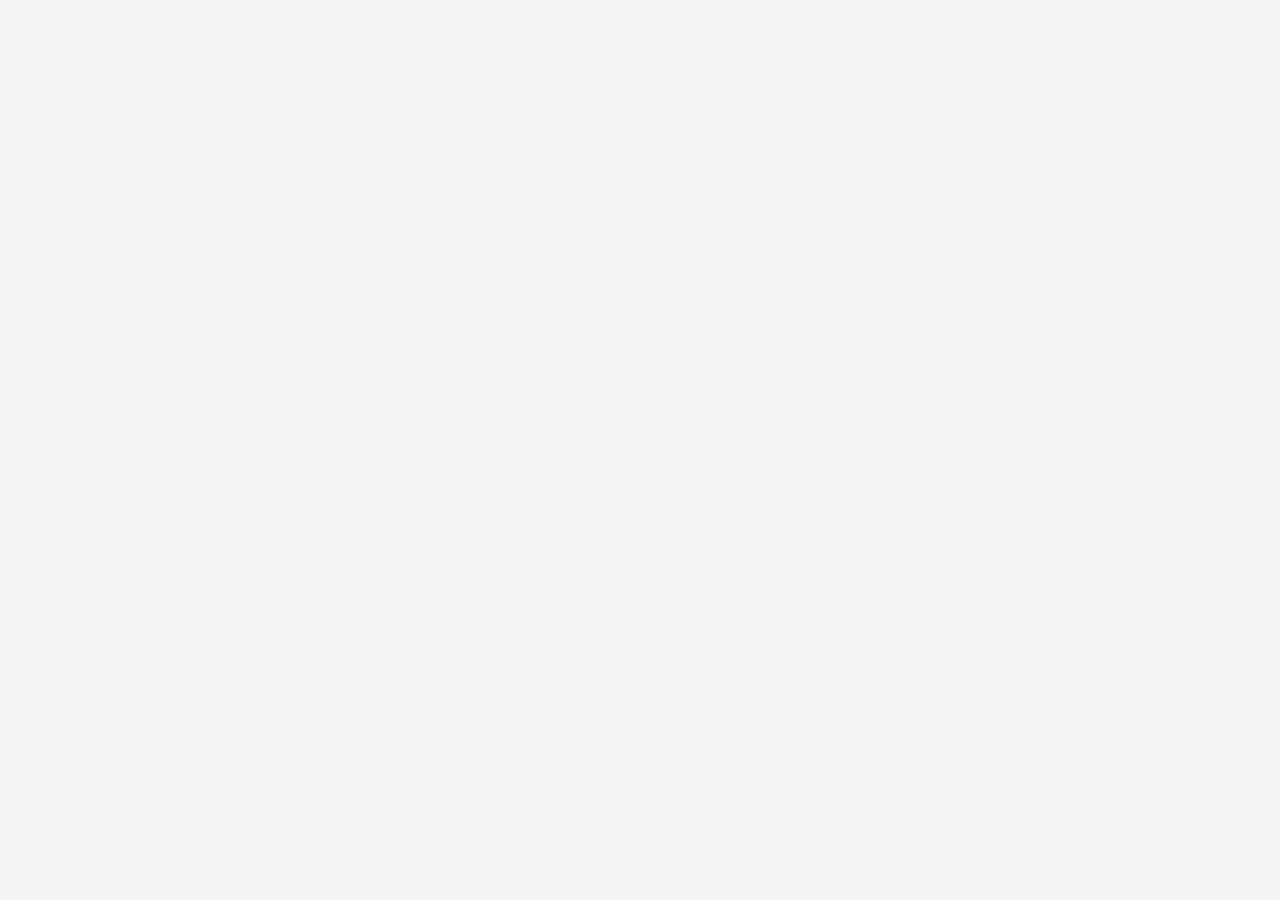
==== commit 71d05210: "打分UX四问改进(锚点说明/0-10滑条防偷懒/策略列表/残留确认条清除)+评分表学术来源标注4处(UConn Neag/VCU/范德堡TRIAD/FIU/BACB)+「收口」改名「放学小结」8处界面" ====
--- a/standalone.html
+++ b/standalone.html
@@ -1588,7 +1588,7 @@
   opacity: 0.92;
 }
 
-/* ===== 记录端 v1.1：课级轻记 + ABC + 收口 + AI 督导助理 ===== */
+/* ===== 记录端 v1.1：课级轻记 + ABC + 放学小结 + AI 督导助理 ===== */
 .close-card {
   background: var(--green-soft);
   border: 1px solid #cfe3d8;
@@ -1762,11 +1762,23 @@
   .agg-grid { grid-template-columns: repeat(2, 1fr); }
   .goal-row { flex-direction: column; align-items: flex-start; }
 }
+
+/* ---- 打分说明 / 策略多条 / 图例 ---- */
+.slider-desc { margin: 2px 0 6px; font-size: 12.5px; color: var(--ink-soft, #555); line-height: 1.5; }
+.slider-anchor { margin: 4px 0 0; font-size: 11.5px; color: var(--muted); }
+.slider-dir { font-size: 11.5px; color: var(--muted); margin-left: 8px; }
+.strategy-block { margin-top: 4px; }
+.strategy-title { font-size: 12.5px; font-weight: 700; color: var(--muted); margin-bottom: 6px; }
+.strategy-list { margin: 0; padding-left: 18px; display: grid; gap: 6px; }
+.strategy-list li { font-size: 13.5px; line-height: 1.55; }
+.dbr-legend { margin: 10px 0 14px; font-size: 12px; color: var(--muted); background: rgba(0, 0, 0, 0.03); border-radius: 10px; padding: 8px 12px; line-height: 1.6; }
+.src-note { margin: 6px 0 0; font-size: 11px; color: var(--muted); line-height: 1.7; }
+.src-note + .src-note { margin-top: 4px; }
 </style>
   </head>
   <body>
     <div id="app"></div>
-    <script>const STORAGE_KEY = "shadowTeacherQualityDemoV2";
+    <script>const STORAGE_KEYconst STORAGE_KEY = "shadowTeacherQualityDemoV2";
 const EXPERIENCE_FEEDBACK_KEY = "shadowTeacherExperienceFeedbackV1";
 
 const DEFAULT_STATE = {
@@ -1892,7 +1904,7 @@
         { category: "学习习惯", tone: "progress", text: "按视觉清单完成书包整理，第二项需要一次手势提示，随后独立进入教室。" },
         { category: "情绪控制", tone: "progress", text: "进入教室情绪平稳，未出现抗拒或退缩。" }
       ],
-      strategy: "先等待5秒，再使用最小手势提示。",
+      strategies: ["先等待 5 秒，再使用最小手势提示。", "进教室前在门口预告今天第一项任务。"],
       media: "assets/feedback-reading.svg",
       schoolTeacher: "王老师",
       schoolComment: "记录属实。今天进入教室比上周更从容。",
@@ -1913,7 +1925,7 @@
         { category: "学习习惯", tone: "progress", text: "小组朗读持续参与12分钟，中途自行使用暂停卡1次。" },
         { category: "情绪控制", tone: "serious", text: "分组变化时出现一次烦躁，短暂离座，经口头提示后回到座位。" }
       ],
-      strategy: "将朗读任务分成两段，完成第一段后给出同伴强化。",
+      strategies: ["将朗读任务分成两段，完成第一段后给出同伴强化。", "提供可视化任务单，完成一项勾一项。", "分组变化当天安排固定座位并提前告知。"],
       media: "assets/feedback-reading.svg",
       schoolTeacher: "张老师",
       schoolComment: "属实。暂停后能回到任务，恢复速度有进步。",
@@ -1934,7 +1946,7 @@
         { category: "学习习惯", tone: "progress", text: "能按步骤完成分类任务，保持专注约18分钟。" },
         { category: "情绪控制", tone: "progress", text: "轮候等待期间情绪平稳，能接受同伴先完成。" }
       ],
-      strategy: "使用轮次卡，并在等待成功后立即给予具体表扬。",
+      strategies: ["使用轮次卡，并在等待成功后立即给予具体表扬。", "活动转换前 2 分钟给出倒计时提醒。"],
       media: "assets/feedback-math.svg",
       schoolTeacher: "王老师",
       schoolComment: "",
@@ -1955,7 +1967,7 @@
         { category: "学习习惯", tone: "progress", text: "" },
         { category: "情绪控制", tone: "progress", text: "" }
       ],
-      strategy: "",
+      strategies: [],
       media: "assets/feedback-math.svg",
       schoolTeacher: "李老师",
       schoolComment: "",
@@ -2331,11 +2343,18 @@
 
 const SUMMARY_CATEGORIES = ["社交情况", "学习习惯", "情绪控制"];
 
+// 学术来源标注（老师打分页与家长端均可见；未来家长日报导出直接复用）
+const SOURCE_NOTES = {
+  dbr: "量表来源：DBR-SIS 单条目直接行为评定量表，改编自美国康涅狄格大学（University of Connecticut）Neag 教育学院研究团队开发的标准量表（30+ 篇同行评审研究支持）；「情绪调节」为面向陪读场景的扩展维度。",
+  abc: "记录结构来源：改编自弗吉尼亚联邦大学（VCU）自闭症卓越中心 FBA/BIP 手册（2017）与范德堡大学 TRIAD 结构化 ABC 分析表（Iwata 体系）。",
+  daily: "工具来源：三问聚合 DBR-SIS（康涅狄格大学）｜目标打卡 DRC 每日报告卡（Fabiano，佛罗里达国际大学）｜辅助层级六档（BACB 行为分析师技术规范）。"
+};
+
 const DBR_DIMENSIONS = [
-  { key: "academicEngagement", label: "学业投入", low: "全程未参与", high: "全程独立投入", good: "high" },
-  { key: "disruptive", label: "干扰行为", low: "无干扰", high: "持续严重干扰", good: "low" },
-  { key: "socialRule", label: "社交规则", low: "频繁违反", high: "完全遵守", good: "high" },
-  { key: "emotionRegulation", label: "情绪调节", low: "多次失控行为", high: "情绪平稳", good: "high", optional: true }
+  { key: "academicEngagement", label: "学业投入", low: "全程未参与", high: "全程独立投入", good: "high", desc: "听讲、举手答问、跟做任务等主动参与学习的程度" },
+  { key: "disruptive", label: "干扰行为", low: "无干扰", high: "持续严重干扰", good: "low", desc: "离座、喧哗、逗弄同伴等打断教学的行为多少——注意：分数越高越需要关注" },
+  { key: "socialRule", label: "社交规则", low: "频繁违反", high: "完全遵守", good: "high", desc: "遵守课堂与校园规则、礼貌对待师生的程度" },
+  { key: "emotionRegulation", label: "情绪调节", low: "多次失控行为", high: "情绪平稳", good: "high", optional: true, desc: "受挫后平复、活动转换时管理情绪的能力" }
 ];
 
 const PROMPT_LEVELS = [
@@ -2449,6 +2468,12 @@
   `;
 }
 
+function strategyList(lesson) {
+  const items = lesson.strategies || [lesson.strategy].filter(Boolean);
+  if (!items.length) return "";
+  return `<div class="strategy-block"><div class="strategy-title">支持策略 · ${items.length} 条</div><ul class="strategy-list">${items.map((item) => `<li>${escapeHtml(item)}</li>`).join("")}</ul></div>`;
+}
+
 function renderTimelineItem(lesson) {
   const [label, tone] = statusLabel(lesson.status);
   return `
@@ -2457,10 +2482,7 @@
       ${summaryDetail(lesson)}
       <div class="evidence">
         <img src="${lesson.media}" alt="${lesson.subject}匿名化演示记录" />
-        <div>
-          <p><strong>支持策略：</strong>${escapeHtml(lesson.strategy)}</p>
-          <div class="comment" style="margin-top:12px">${lesson.status === "verified" ? `<strong>${lesson.schoolTeacher}：</strong>${escapeHtml(lesson.schoolComment || "确认属实")}` : "等待校内老师确认"}</div>
-        </div>
+        <div>${strategyList(lesson)}</div>
       </div>
     </article>
   `;
@@ -2522,20 +2544,23 @@
   const closeCard = `
     <article class="close-card">
       <div class="close-head">
-        <div><h3>放学收口</h3><p>${closeRecord ? `今日已收口 · 目标达成 ${closeDone}/${closeRecord.goalChecks.length}${closeRecord.confusions ? " · 困惑待跟进" : ""}` : "目标打卡 + 辅助六档 + 亮点困惑 + 明日计划"}</p></div>
-        <button class="button ${closeRecord ? "ghost" : "primary"}" type="button" data-daily-close>${closeRecord ? "查看 / 修改" : "开始收口 · 90 秒"}</button>
+        <div><h3>放学小结</h3><p>${closeRecord ? `今日已完成小结 · 目标达成 ${closeDone}/${closeRecord.goalChecks.length}${closeRecord.confusions ? " · 困惑待跟进" : ""}` : "目标打卡 + 辅助六档 + 亮点困惑 + 明日计划"}</p></div>
+        <button class="button ${closeRecord ? "ghost" : "primary"}" type="button" data-daily-close>${closeRecord ? "查看 / 修改" : "开始小结 · 90 秒"}</button>
       </div>
       <p class="close-foot">已记录 ${recorded} 节课 · ABC 事件 ${abcToday} 条 · 三问分数自动聚合各课打分，无需重复填</p>
     </article>`;
   return `
-    ${pageHeader("今日课表", `${state.child.alias} · 课间 10 秒打分，放学 90 秒收口`)}
+    ${pageHeader("今日课表", `${state.child.alias} · 课间 10 秒打分，放学 90 秒小结`)}
     ${closeCard}
     <div class="summary-grid">
       <div class="summary"><span>已记录</span><strong>${recorded}</strong></div>
       <div class="summary" style="--accent:var(--amber)"><span>待填写</span><strong>${draft}</strong></div>
       <div class="summary" style="--accent:var(--blue)"><span>ABC 事件</span><strong>${abcToday}</strong></div>
-      <div class="summary" style="--accent:var(--coral)"><span>收口</span><strong>${closeRecord ? "已完成" : "待进行"}</strong></div>
+      <div class="summary" style="--accent:var(--coral)"><span>小结</span><strong>${closeRecord ? "已完成" : "待进行"}</strong></div>
     </div>
+    <p class="dbr-legend">打分说明：学业投入 / 社交规则 / 情绪调节，分高=表现好；<b>干扰行为，分高=需关注</b>。区间：1-3 低 · 4-7 中 · 8-10 高。</p>
+    <p class="src-note">${SOURCE_NOTES.dbr}</p>
+    <p class="src-note">${SOURCE_NOTES.abc}</p>
     <div class="list">${state.lessons.map((lesson) => {
       const [label, tone] = statusLabel(lesson.status);
       const adjusted = lesson.subject !== lesson.originalSubject;
@@ -2689,15 +2714,21 @@
 function renderDbrModal(lessonId) {
   const lesson = state.lessons.find((item) => item.id === lessonId);
   if (!lesson) return "";
+  const existing = hasDbr(lesson);
   const sliders = DBR_DIMENSIONS.map((dim) => {
     const current = lesson.dbr ? lesson.dbr[dim.key] : null;
     const value = current !== null && current !== undefined ? current : (dim.optional ? "" : 5);
+    const dirty = current !== null && current !== undefined ? ' data-dirty="1"' : "";
+    const dir = dim.good === "high" ? "分高=表现好" : "分高=需关注";
     return `
       <div class="slider-row">
-        <div class="slider-label"><strong>${dim.label}${dim.optional ? "（可选）" : ""}</strong><span class="slider-hint">${dim.low} ← → ${dim.high}</span></div>
-        <div class="slider-line"><input type="range" min="0" max="10" step="1" name="${dim.key}" value="${value}" ${dim.optional ? "" : "required"} /><output class="slider-value">${value === "" ? "—" : value}</output></div>
+        <div class="slider-label"><strong>${dim.label}${dim.optional ? "（可选）" : ""}</strong><span class="slider-dir">${dir}</span></div>
+        <p class="slider-desc">${dim.desc}</p>
+        <div class="slider-line"><input type="range" min="0" max="10" step="1" name="${dim.key}" value="${value}"${dirty} ${dim.optional ? "" : "required"} /><output class="slider-value">${value === "" ? "—" : value}</output></div>
+        <p class="slider-anchor">0=完全没有 ｜ <b>1-3 低 · 4-7 中 · 8-10 高</b> ｜ 10=${dim.high}</p>
       </div>`;
   }).join("");
+  const submitLabel = existing ? "保存打分" : "拉动 3 个滑条后保存";
   const body = `<form id="dbr-form"><div class="modal-body"><div class="form-grid">
     <div class="field"><label>课程</label><input class="input" value="${escapeHtml(lesson.subject)}" disabled /></div>
     <div class="field"><label>时间</label><input class="input" value="${lesson.time}" disabled /></div>
@@ -2705,8 +2736,9 @@
     <div class="field full"><label>高频行为计数（每节数次的小动作，用计数不用 ABC）</label><div class="stepper"><button class="button ghost" type="button" data-step="-1">−</button><output id="freq-value">${lesson.frequencyCount || 0}</output><button class="button ghost" type="button" data-step="1">＋</button></div></div>
     <div class="field full"><label for="dbr-note">一句话备注（选填）</label><input class="input" id="dbr-note" name="note" value="${escapeHtml(lesson.note || "")}" placeholder="例如：换同桌后前 10 分钟坐不住" /></div>
     <div class="field full"><button class="link-button" type="button" data-switch-abc>发生了具体事件？记一条 ABC（30 秒）→</button></div>
-  </div></div><div class="modal-actions"><button class="button ghost" type="button" data-close-modal>取消</button><button class="button primary" type="submit">保存打分</button></div></form>`;
-  return modalFrame("下课打分 · 约 10 秒", body, "");
+    <div class="field full"><p class="src-note">${SOURCE_NOTES.dbr}</p></div>
+  </div></div><div class="modal-actions"><button class="button ghost" type="button" data-close-modal>取消</button><button class="button primary" type="submit" id="dbr-submit" ${existing ? "" : "disabled"}>${submitLabel}</button></div></form>`;
+  return modalFrame("下课打分 · 约 10 秒", body, "凭整节课的总体印象打分，没有标准答案；每个必填滑条都拉动后才能保存。");
 }
 
 function renderAbcModal(lessonId) {
@@ -2719,6 +2751,7 @@
     <div class="field full" style="margin-top:12px"><label for="abc-behavior">行为 B（可观察的动作，一句话）</label><input class="input" id="abc-behavior" name="behavior" required placeholder="例如：拍桌并离开座位" /></div>
     <fieldset class="fieldset" style="margin-top:12px"><legend>后果 C（之后发生了什么）</legend><div class="chip-group">${chips(CONSEQUENCES, "consequence")}</div><textarea class="textarea other-text" name="consequenceOther" placeholder="选「其他」时写一句话"></textarea></fieldset>
     <fieldset class="fieldset" style="margin-top:12px"><legend>强度</legend><div class="chip-group">${INTENSITIES.map((item, index) => `<label class="chip"><input type="radio" name="intensity" value="${item}" ${index === 1 ? "checked" : ""} /> ${item}</label>`).join("")}</div></fieldset>
+    <p class="src-note" style="margin-top:10px">${SOURCE_NOTES.abc}</p>
   </div><div class="modal-actions"><button class="button ghost" type="button" data-close-modal>取消</button><button class="button primary" type="submit">保存事件</button></div></form>`;
   return modalFrame("记录 ABC 事件 · 约 30 秒", body, "");
 }
@@ -2747,15 +2780,15 @@
     return `<div class="goal-row"><span>${escapeHtml(goal.text)}</span><select class="select" name="prompt-${goal.id}">${PROMPT_LEVELS.map((item) => `<option value="${item.code}" ${level === item.code ? "selected" : ""}>${item.short}（${item.code}）</option>`).join("")}</select></div>`;
   }).join("");
   const body = `<form id="close-form"><div class="modal-body">
-    <fieldset class="fieldset"><legend>今日三问（自动聚合 ${recorded.length} 节课打分）</legend><div class="agg-grid">${aggregate}</div><p class="agg-foot">无需重复填写；某课打分有偏差，回课表修改即自动更新。</p></fieldset>
+    <fieldset class="fieldset"><legend>今日三问（自动聚合 ${recorded.length} 节课打分）</legend><div class="agg-grid">${aggregate}</div><p class="agg-foot">无需重复填写；某课打分有偏差，回课表修改即自动更新。</p><p class="src-note">${SOURCE_NOTES.daily}</p></fieldset>
     <fieldset class="fieldset" style="margin-top:12px"><legend>目标打卡（正向目标，回家给奖励）</legend>${goalChecks}</fieldset>
     <fieldset class="fieldset" style="margin-top:12px"><legend>今日主要辅助层级（撤辅进度）</legend>${promptRow}<p class="agg-foot">参考规则：同一目标连续 2 次达成自动降一档辅助，连续 2 次未达成升一档。</p></fieldset>
     <div class="field full" style="margin-top:12px"><label for="close-highlights">今日亮点</label><textarea class="textarea" id="close-highlights" name="highlights" placeholder="值得记录的进步瞬间">${escapeHtml(existing ? existing.highlights : "")}</textarea></div>
     <div class="field full"><label for="close-confusions">今日困惑</label><textarea class="textarea" id="close-confusions" name="confusions" placeholder="写下今天没搞定的问题，可一键问 AI 助教">${escapeHtml(existing ? existing.confusions : "")}</textarea></div>
     <div class="field full"><button class="link-button" type="button" data-ask-ai>把困惑交给 AI 督导助理 →</button></div>
     <div class="field full"><label for="close-plan">明日计划（一句话）</label><input class="input" id="close-plan" name="tomorrowPlan" value="${escapeHtml(existing ? existing.tomorrowPlan : "")}" placeholder="例如：数学课前先预告任务步骤" /></div>
-  </div><div class="modal-actions"><button class="button ghost" type="button" data-close-modal>取消</button><button class="button primary" type="submit">完成收口</button></div></form>`;
-  return modalFrame("放学收口 · 约 90 秒", body, "");
+  </div><div class="modal-actions"><button class="button ghost" type="button" data-close-modal>取消</button><button class="button primary" type="submit">完成小结</button></div></form>`;
+  return modalFrame("放学小结 · 约 90 秒", body, "");
 }
 
 function aiContextSummary() {
@@ -2782,7 +2815,7 @@
   const weak = state.lessons.filter((lesson) => hasDbr(lesson) && lesson.dbr.disruptive >= 5).map((lesson) => lesson.subject);
   const close = todayCloseRecord();
   const evidence = [lines[0], abcLines[0], close ? `昨日目标达成 ${close.goalChecks.filter((check) => check.done).length}/${close.goalChecks.length}` : ""].filter(Boolean).join("；");
-  return { role: "ai", text: `基于你的记录（${evidence || "暂无记录"}）：\n建议步骤：1）相同情境出现前 2 分钟预告；2）把任务拆成两段，第一段完成立即给具体表扬；3）在收口里记录辅助层级，我帮你追踪褪降进度。观察指标：提示后 3 分钟内回到任务。目前样本还少，连续记 3 天后再下结论。${weak.length ? `今日「干扰行为」偏高的课：${weak.join("、")}。` : ""}` };
+  return { role: "ai", text: `基于你的记录（${evidence || "暂无记录"}）：\n建议步骤：1）相同情境出现前 2 分钟预告；2）把任务拆成两段，第一段完成立即给具体表扬；3）在放学小结里记录辅助层级，我帮你追踪褪降进度。观察指标：提示后 3 分钟内回到任务。目前样本还少，连续记 3 天后再下结论。${weak.length ? `今日「干扰行为」偏高的课：${weak.join("、")}。` : ""}` };
 }
 
 function renderAiChatModal() {
@@ -3078,6 +3111,13 @@
   if (event.target.matches('#dbr-form input[type="range"]')) {
     const output = event.target.parentElement.querySelector(".slider-value");
     if (output) output.textContent = event.target.value;
+    event.target.dataset.dirty = "1";
+    const requiredSliders = [...document.querySelectorAll('#dbr-form input[type="range"][required]')];
+    const btn = document.querySelector("#dbr-submit");
+    if (btn && requiredSliders.length && requiredSliders.every((el) => el.dataset.dirty)) {
+      btn.disabled = false;
+      btn.textContent = "保存打分";
+    }
   }
 });
 
@@ -3103,6 +3143,11 @@
     return;
   }
   if (event.target.matches("#dbr-form")) {
+    const requiredSliders = [...event.target.querySelectorAll('input[type="range"][required]')];
+    if (!requiredSliders.every((el) => el.dataset.dirty)) {
+      showToast("请先给 3 个必填项打分（拉动每个滑条）");
+      return;
+    }
     const lesson = state.lessons.find((item) => item.id === ui.modal.lessonId);
     const form = new FormData(event.target);
     lesson.dbr = {};
@@ -3168,7 +3213,7 @@
     if (index >= 0) state.dailyRecords[index] = record;
     else state.dailyRecords.push(record);
     ui.modal = null;
-    saveAndRender("今日收口完成 · 明日计划已留存");
+    saveAndRender("今日小结完成 · 明日计划已留存");
     return;
   }
   if (event.target.matches("#ai-chat-form")) {
